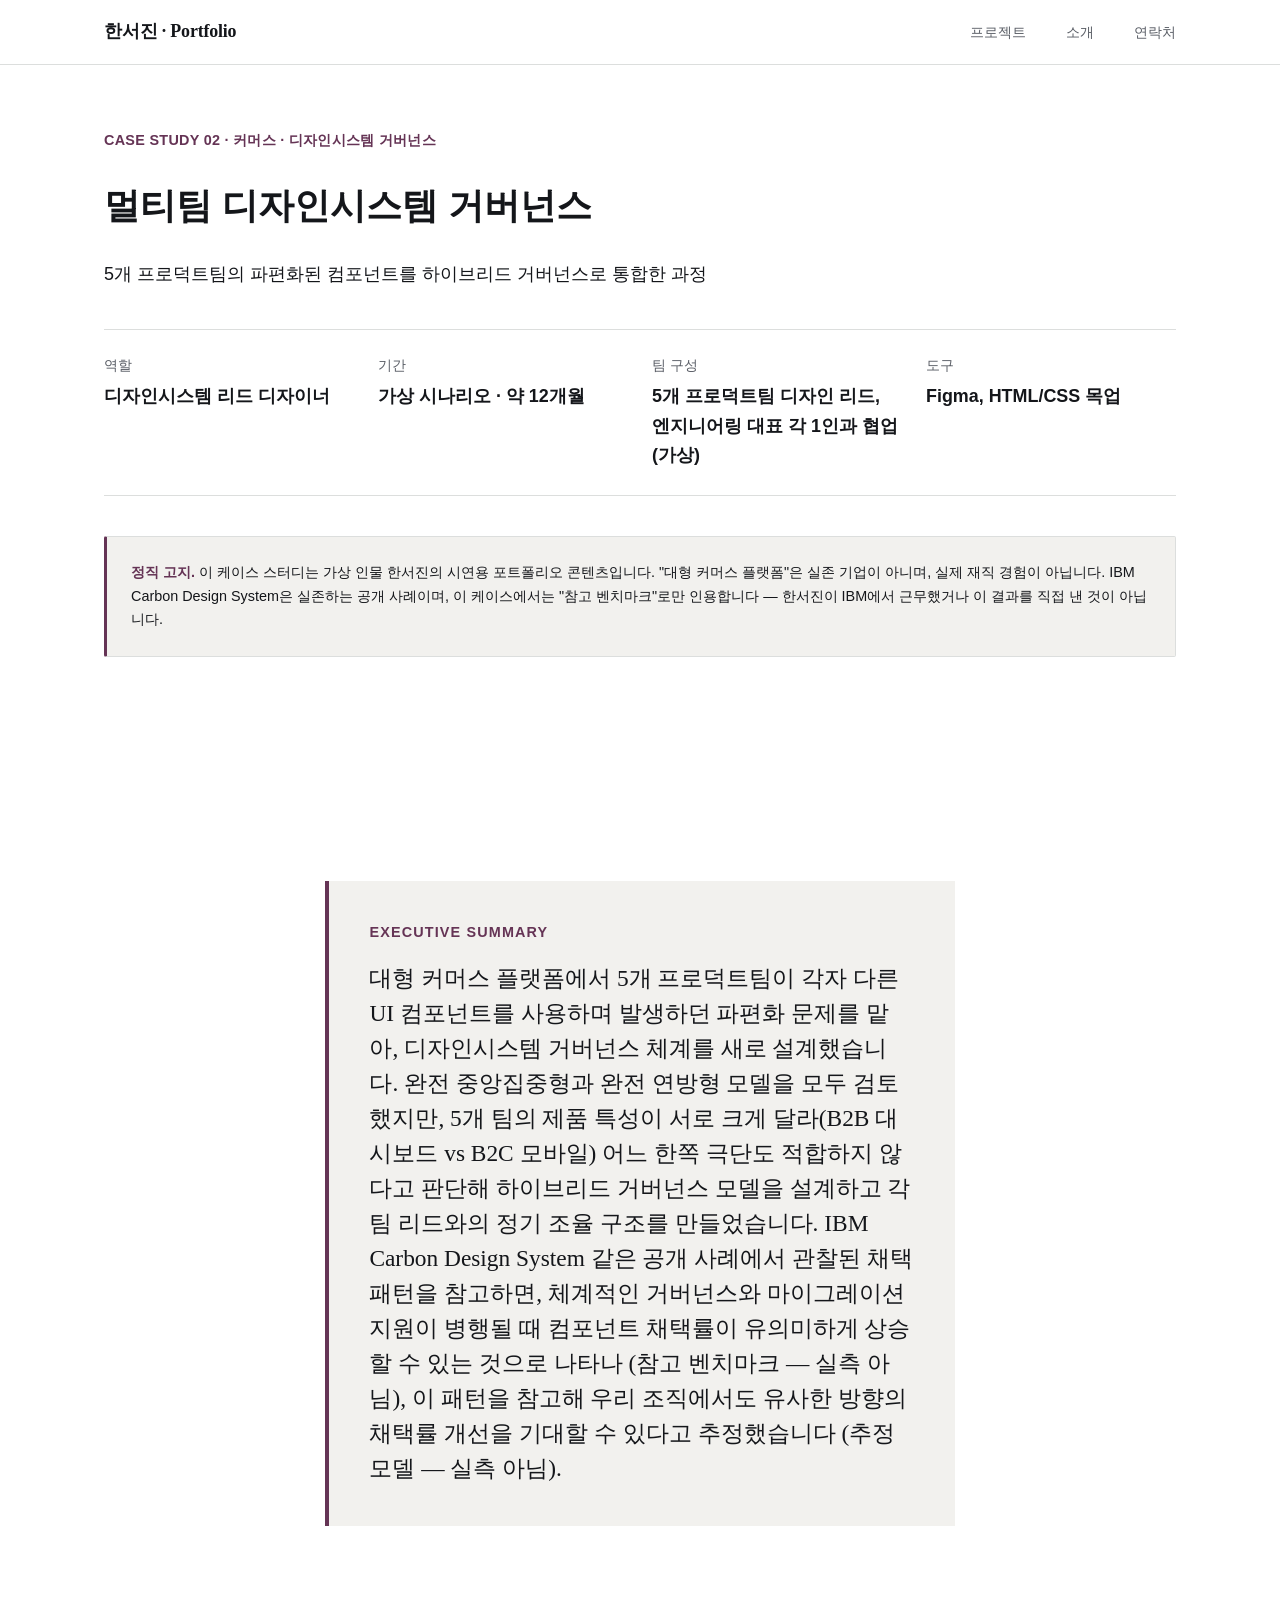
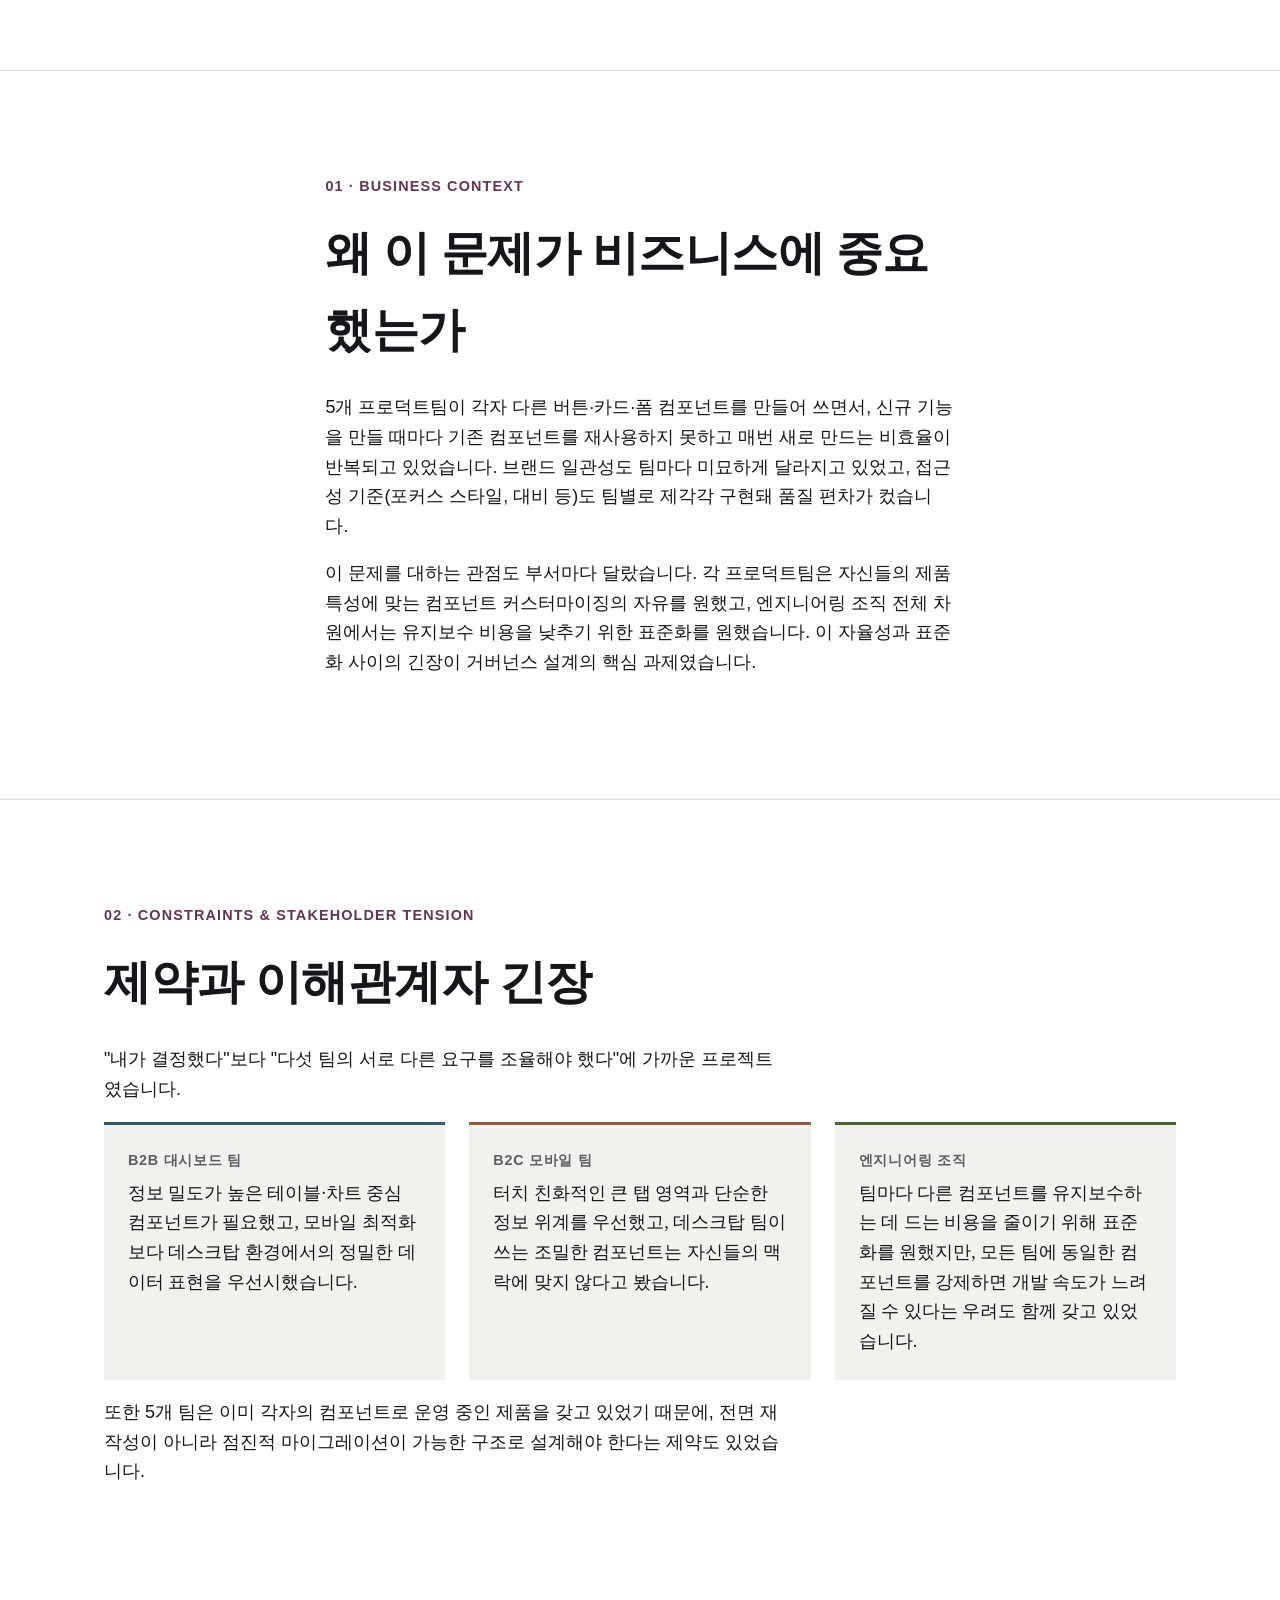
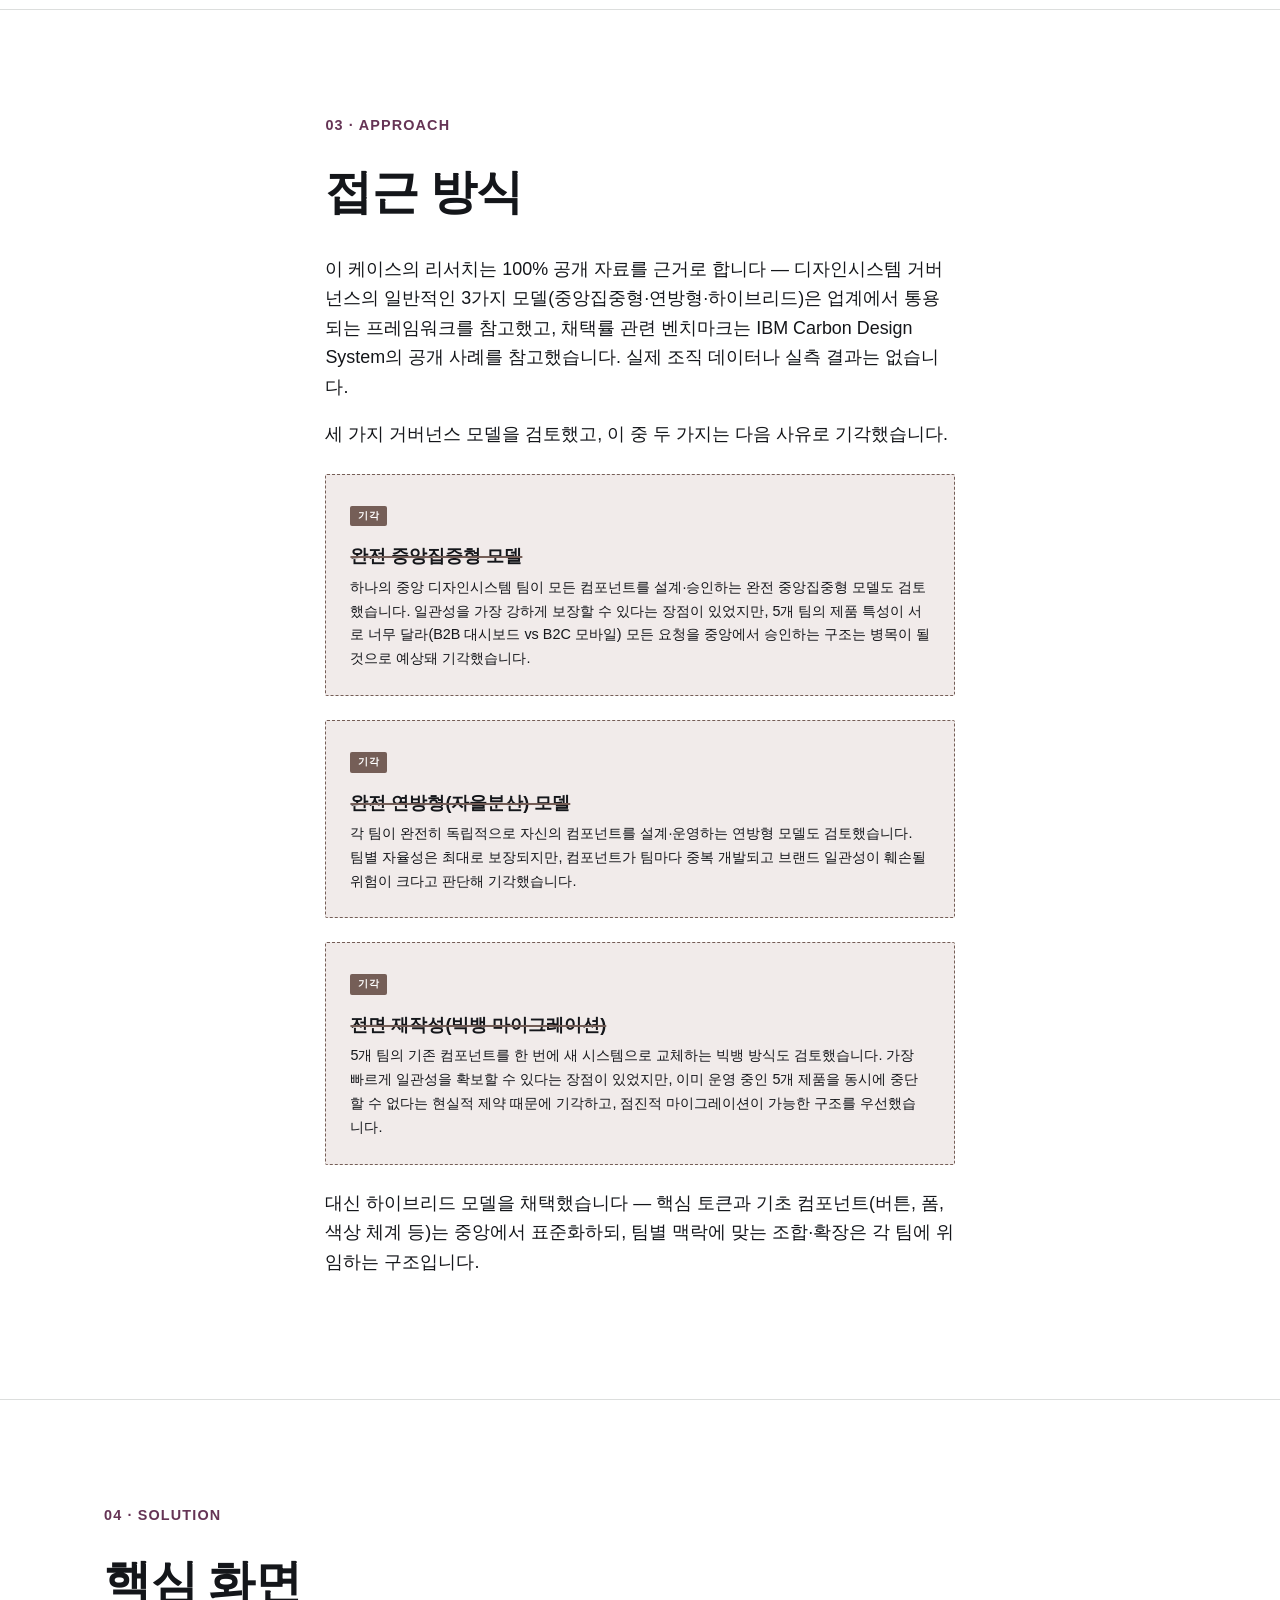
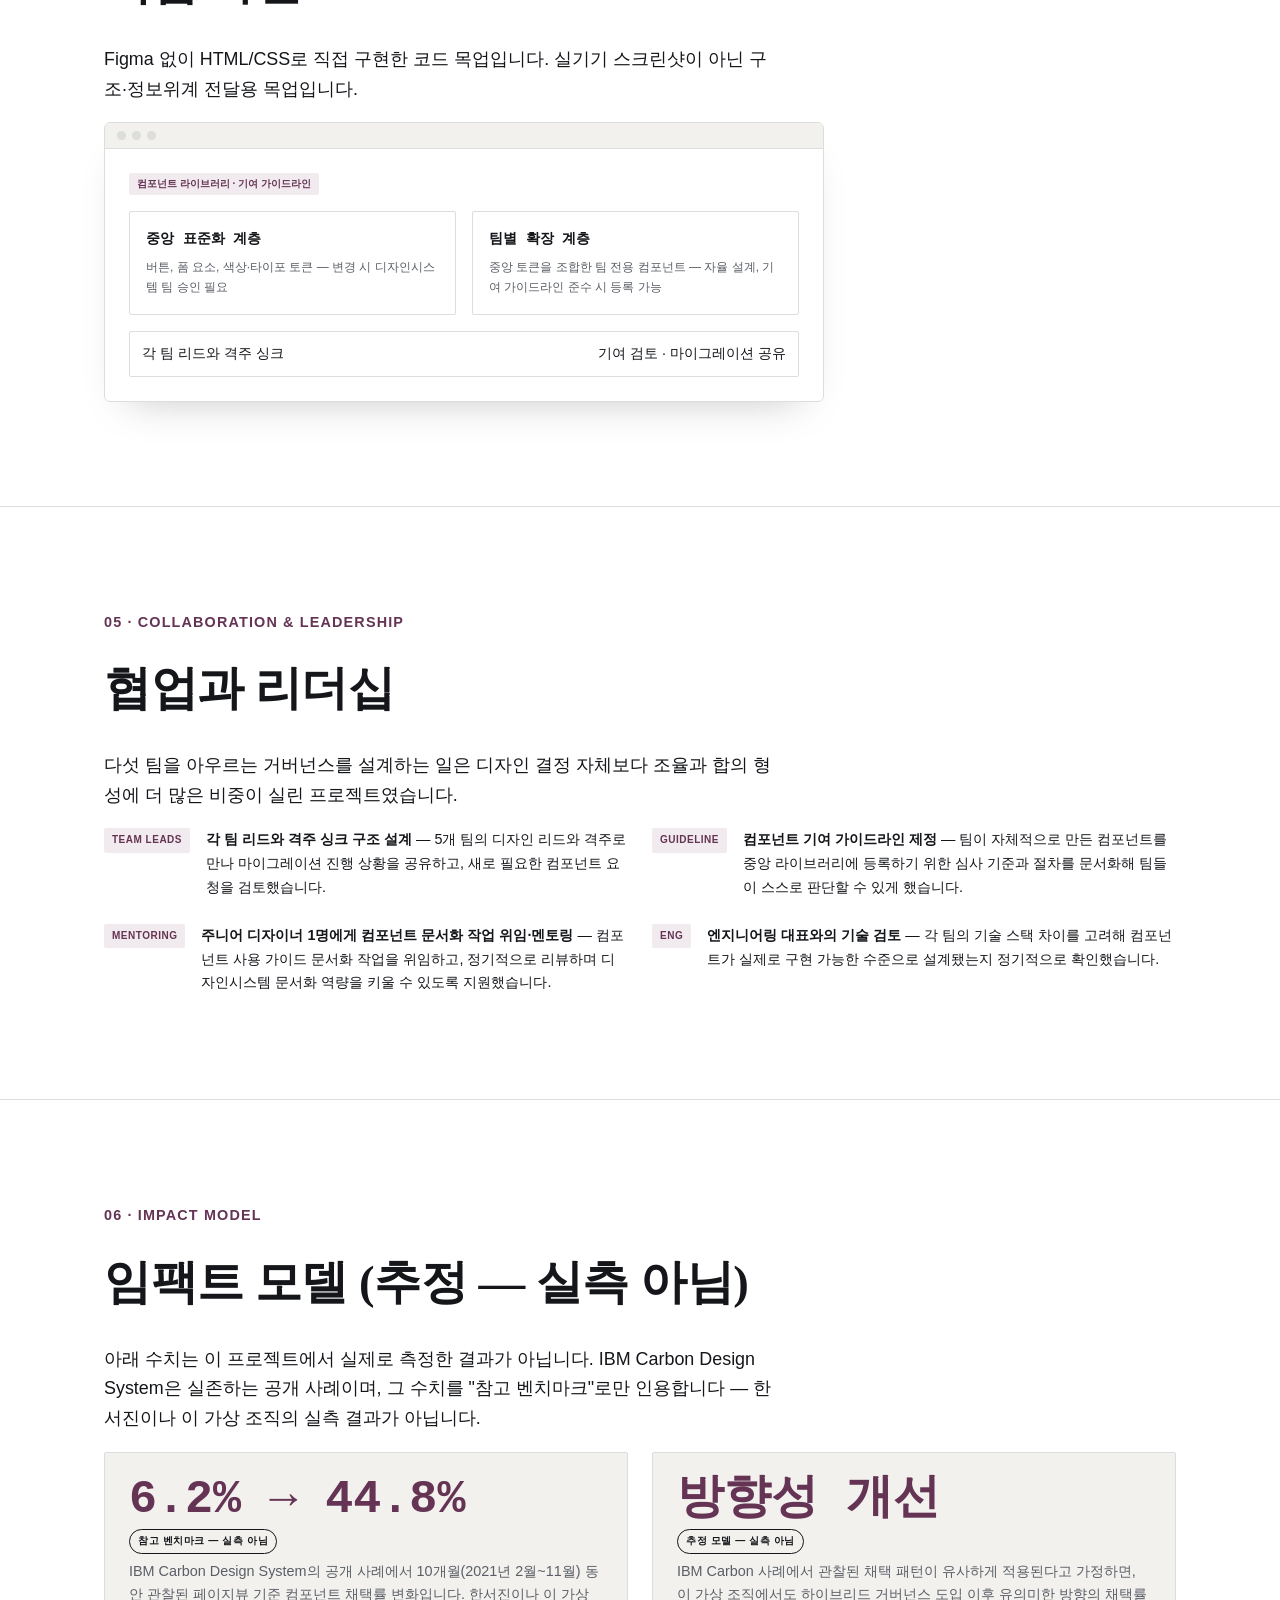
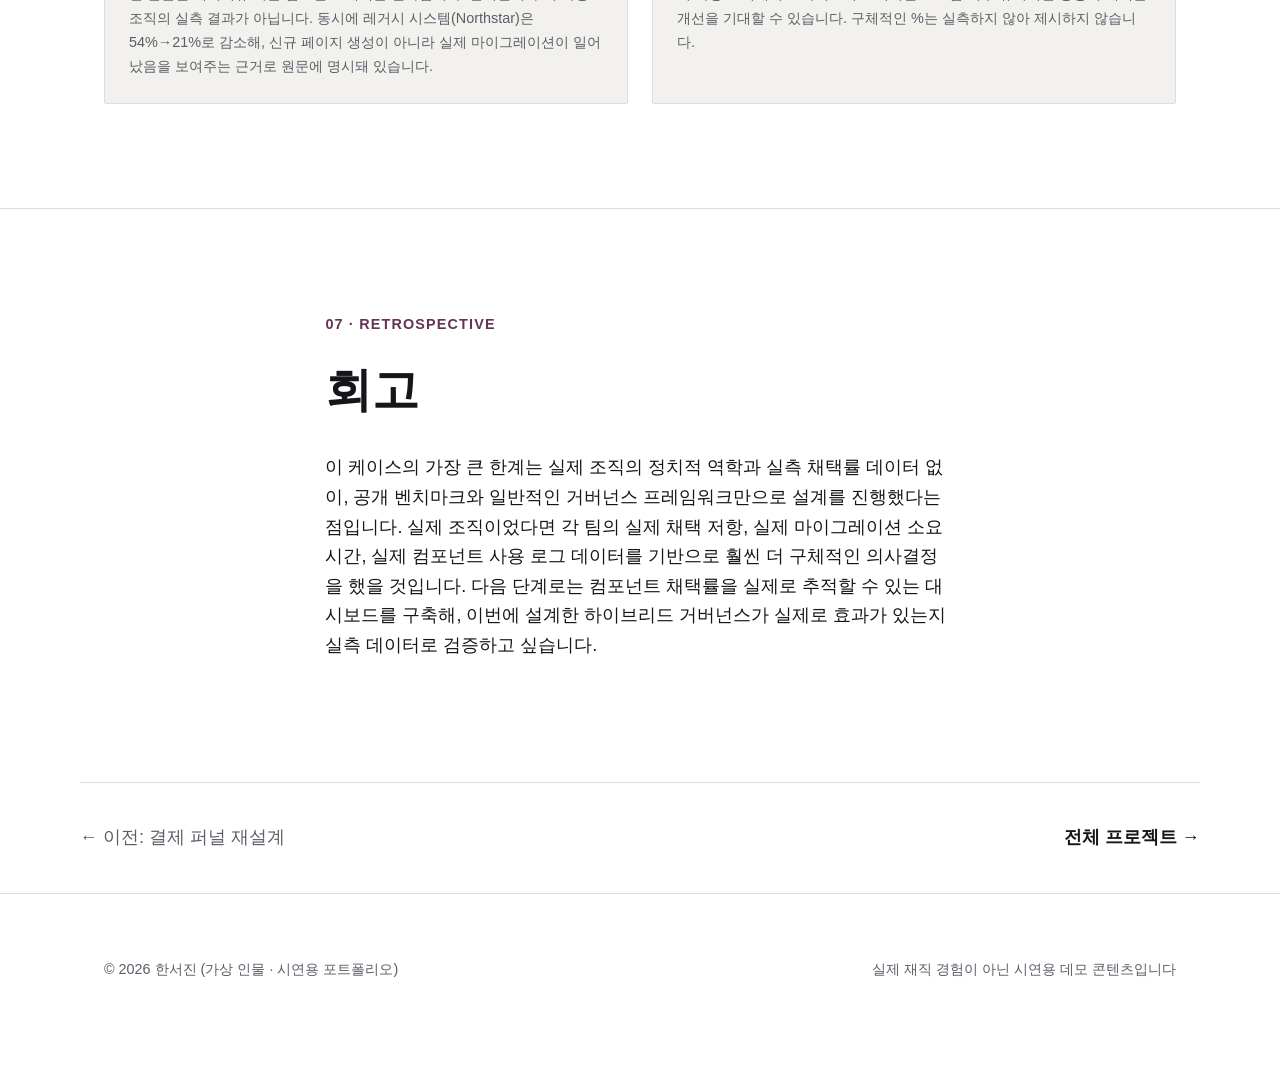
==== case-design-system.html @ bfd9d981 "senior UX/product designer portfolio demo (fictional persona 'Han Seo-jin')" ====
<!DOCTYPE html>
<html lang="ko">
<head>
<meta charset="UTF-8">
<meta name="viewport" content="width=device-width, initial-scale=1.0">
<title>멀티팀 디자인시스템 거버넌스 — 시연용 포트폴리오 | 한서진</title>
<meta name="description" content="시니어 프로덕트 디자이너 포트폴리오 데모: 대형 커머스 플랫폼 멀티팀 디자인시스템 거버넌스 케이스 스터디 (가상 인물, 시연용 콘텐츠)">
<meta property="og:type" content="article">
<meta property="og:title" content="멀티팀 디자인시스템 거버넌스 — 시연용 포트폴리오 | 한서진">
<meta property="og:description" content="시니어 프로덕트 디자이너 포트폴리오 데모: 대형 커머스 플랫폼 멀티팀 디자인시스템 거버넌스 케이스 스터디 (가상 인물, 시연용 콘텐츠)">
<link rel="icon" href="assets/favicon.svg" type="image/svg+xml">
<link rel="stylesheet" href="assets/style.css">
</head>
<body>

<a class="skip-link" href="#main">본문으로 바로가기</a>

<nav class="nav">
  <div class="container">
    <a class="nav-logo" href="index.html">한서진 · Portfolio</a>
    <ul class="nav-links">
      <li><a href="index.html#projects">프로젝트</a></li>
      <li><a href="index.html#about">소개</a></li>
      <li><a href="index.html#contact">연락처</a></li>
    </ul>
  </div>
</nav>

<header class="case-hero">
  <div class="container">
    <div class="hero-eyebrow">CASE STUDY 02 · 커머스 · 디자인시스템 거버넌스</div>
    <h1>멀티팀 디자인시스템 거버넌스</h1>
    <p class="lede">5개 프로덕트팀의 파편화된 컴포넌트를 하이브리드 거버넌스로 통합한 과정</p>

    <dl class="case-meta-grid">
      <div><dt>역할</dt><dd>디자인시스템 리드 디자이너</dd></div>
      <div><dt>기간</dt><dd>가상 시나리오 · 약 12개월</dd></div>
      <div><dt>팀 구성</dt><dd>5개 프로덕트팀 디자인 리드, 엔지니어링 대표 각 1인과 협업 (가상)</dd></div>
      <div><dt>도구</dt><dd>Figma, HTML/CSS 목업</dd></div>
    </dl>

    <div class="disclosure">
      <strong>정직 고지.</strong> 이 케이스 스터디는 가상 인물 한서진의 시연용 포트폴리오
      콘텐츠입니다. "대형 커머스 플랫폼"은 실존 기업이 아니며, 실제 재직 경험이 아닙니다.
      IBM Carbon Design System은 실존하는 공개 사례이며, 이 케이스에서는 "참고 벤치마크"로만
      인용합니다 — 한서진이 IBM에서 근무했거나 이 결과를 직접 낸 것이 아닙니다.
    </div>
  </div>
</header>

<main id="main">

<section>
  <div class="container prose">
    <div class="exec-summary">
      <span class="eyebrow">EXECUTIVE SUMMARY</span>
      <p>
        대형 커머스 플랫폼에서 5개 프로덕트팀이 각자 다른 UI 컴포넌트를 사용하며 발생하던
        파편화 문제를 맡아, 디자인시스템 거버넌스 체계를 새로 설계했습니다. 완전 중앙집중형과
        완전 연방형 모델을 모두 검토했지만, 5개 팀의 제품 특성이 서로 크게 달라(B2B 대시보드 vs
        B2C 모바일) 어느 한쪽 극단도 적합하지 않다고 판단해 하이브리드 거버넌스 모델을 설계하고
        각 팀 리드와의 정기 조율 구조를 만들었습니다. IBM Carbon Design System 같은 공개
        사례에서 관찰된 채택 패턴을 참고하면, 체계적인 거버넌스와 마이그레이션 지원이 병행될 때
        컴포넌트 채택률이 유의미하게 상승할 수 있는 것으로 나타나
        (<span class="estimate-label">참고 벤치마크 — 실측 아님</span>), 이 패턴을
        참고해 우리 조직에서도 유사한 방향의 채택률 개선을 기대할 수 있다고 추정했습니다
        (<span class="estimate-label">추정 모델 — 실측 아님</span>).
      </p>
    </div>
  </div>
</section>

<section>
  <div class="container prose">
    <div class="section-label">01 · BUSINESS CONTEXT</div>
    <h2>왜 이 문제가 비즈니스에 중요했는가</h2>
    <p>
      5개 프로덕트팀이 각자 다른 버튼·카드·폼 컴포넌트를 만들어 쓰면서, 신규 기능을 만들 때마다
      기존 컴포넌트를 재사용하지 못하고 매번 새로 만드는 비효율이 반복되고 있었습니다. 브랜드
      일관성도 팀마다 미묘하게 달라지고 있었고, 접근성 기준(포커스 스타일, 대비 등)도 팀별로
      제각각 구현돼 품질 편차가 컸습니다.
    </p>
    <p>
      이 문제를 대하는 관점도 부서마다 달랐습니다. 각 프로덕트팀은 자신들의 제품 특성에 맞는
      컴포넌트 커스터마이징의 자유를 원했고, 엔지니어링 조직 전체 차원에서는 유지보수 비용을
      낮추기 위한 표준화를 원했습니다. 이 자율성과 표준화 사이의 긴장이 거버넌스 설계의
      핵심 과제였습니다.
    </p>
  </div>
</section>

<section>
  <div class="container">
    <div class="section-label">02 · CONSTRAINTS &amp; STAKEHOLDER TENSION</div>
    <h2>제약과 이해관계자 긴장</h2>
    <p class="prose">
      "내가 결정했다"보다 "다섯 팀의 서로 다른 요구를 조율해야 했다"에 가까운 프로젝트였습니다.
    </p>
    <div class="tension-grid">
      <div class="stance-card stance-card--b">
        <span class="role">B2B 대시보드 팀</span>
        <p class="priority">정보 밀도가 높은 테이블·차트 중심 컴포넌트가 필요했고, 모바일 최적화보다 데스크탑
          환경에서의 정밀한 데이터 표현을 우선시했습니다.</p>
      </div>
      <div class="stance-card stance-card--a">
        <span class="role">B2C 모바일 팀</span>
        <p class="priority">터치 친화적인 큰 탭 영역과 단순한 정보 위계를 우선했고, 데스크탑 팀이 쓰는 조밀한
          컴포넌트는 자신들의 맥락에 맞지 않다고 봤습니다.</p>
      </div>
      <div class="stance-card stance-card--c">
        <span class="role">엔지니어링 조직</span>
        <p class="priority">팀마다 다른 컴포넌트를 유지보수하는 데 드는 비용을 줄이기 위해 표준화를 원했지만,
          모든 팀에 동일한 컴포넌트를 강제하면 개발 속도가 느려질 수 있다는 우려도 함께
          갖고 있었습니다.</p>
      </div>
    </div>
    <p class="prose">
      또한 5개 팀은 이미 각자의 컴포넌트로 운영 중인 제품을 갖고 있었기 때문에, 전면 재작성이
      아니라 점진적 마이그레이션이 가능한 구조로 설계해야 한다는 제약도 있었습니다.
    </p>
  </div>
</section>

<section>
  <div class="container prose">
    <div class="section-label">03 · APPROACH</div>
    <h2>접근 방식</h2>
    <p>
      이 케이스의 리서치는 100% 공개 자료를 근거로 합니다 — 디자인시스템 거버넌스의 일반적인
      3가지 모델(중앙집중형·연방형·하이브리드)은 업계에서 통용되는 프레임워크를 참고했고,
      채택률 관련 벤치마크는 IBM Carbon Design System의 공개 사례를 참고했습니다. 실제 조직
      데이터나 실측 결과는 없습니다.
    </p>
    <p>세 가지 거버넌스 모델을 검토했고, 이 중 두 가지는 다음 사유로 기각했습니다.</p>

    <div class="rejected-alt">
      <span class="tag">기각</span>
      <p class="alt-name">완전 중앙집중형 모델</p>
      <p class="reason">
        하나의 중앙 디자인시스템 팀이 모든 컴포넌트를 설계·승인하는 완전 중앙집중형 모델도
        검토했습니다. 일관성을 가장 강하게 보장할 수 있다는 장점이 있었지만, 5개 팀의 제품
        특성이 서로 너무 달라(B2B 대시보드 vs B2C 모바일) 모든 요청을 중앙에서 승인하는 구조는
        병목이 될 것으로 예상돼 기각했습니다.
      </p>
    </div>
    <div class="rejected-alt">
      <span class="tag">기각</span>
      <p class="alt-name">완전 연방형(자율분산) 모델</p>
      <p class="reason">
        각 팀이 완전히 독립적으로 자신의 컴포넌트를 설계·운영하는 연방형 모델도 검토했습니다.
        팀별 자율성은 최대로 보장되지만, 컴포넌트가 팀마다 중복 개발되고 브랜드 일관성이
        훼손될 위험이 크다고 판단해 기각했습니다.
      </p>
    </div>
    <div class="rejected-alt">
      <span class="tag">기각</span>
      <p class="alt-name">전면 재작성(빅뱅 마이그레이션)</p>
      <p class="reason">
        5개 팀의 기존 컴포넌트를 한 번에 새 시스템으로 교체하는 빅뱅 방식도 검토했습니다.
        가장 빠르게 일관성을 확보할 수 있다는 장점이 있었지만, 이미 운영 중인 5개 제품을
        동시에 중단할 수 없다는 현실적 제약 때문에 기각하고, 점진적 마이그레이션이 가능한
        구조를 우선했습니다.
      </p>
    </div>
    <p>
      대신 하이브리드 모델을 채택했습니다 — 핵심 토큰과 기초 컴포넌트(버튼, 폼, 색상 체계 등)는
      중앙에서 표준화하되, 팀별 맥락에 맞는 조합·확장은 각 팀에 위임하는 구조입니다.
    </p>
  </div>
</section>

<section>
  <div class="container">
    <div class="section-label">04 · SOLUTION</div>
    <h2>핵심 화면</h2>
    <p class="prose">Figma 없이 HTML/CSS로 직접 구현한 코드 목업입니다. 실기기 스크린샷이 아닌
      구조·정보위계 전달용 목업입니다.</p>

    <div class="browser-frame">
      <div class="browser-bar" aria-hidden="true"><span class="dot"></span><span class="dot"></span><span class="dot"></span></div>
      <div class="screen">
        <div class="mock-badge">컴포넌트 라이브러리 · 기여 가이드라인</div>
        <div class="mock-dash-grid" style="grid-template-columns: repeat(2, 1fr);">
          <div class="mock-dash-card">
            <div class="num" style="font-size: var(--step--1);">중앙 표준화 계층</div>
            <p style="font-size:12px; color:var(--color-text-muted); margin:6px 0 0;">버튼, 폼 요소,
              색상·타이포 토큰 — 변경 시 디자인시스템 팀 승인 필요</p>
          </div>
          <div class="mock-dash-card">
            <div class="num" style="font-size: var(--step--1);">팀별 확장 계층</div>
            <p style="font-size:12px; color:var(--color-text-muted); margin:6px 0 0;">중앙 토큰을
              조합한 팀 전용 컴포넌트 — 자율 설계, 기여 가이드라인 준수 시 등록 가능</p>
          </div>
        </div>
        <div class="mock-list-item"><span>각 팀 리드와 격주 싱크</span><span>기여 검토 · 마이그레이션 공유</span></div>
      </div>
    </div>
  </div>
</section>

<section>
  <div class="container">
    <div class="section-label">05 · COLLABORATION &amp; LEADERSHIP</div>
    <h2>협업과 리더십</h2>
    <p class="prose">
      다섯 팀을 아우르는 거버넌스를 설계하는 일은 디자인 결정 자체보다 조율과 합의 형성에
      더 많은 비중이 실린 프로젝트였습니다.
    </p>
    <div class="collab-grid">
      <div class="collab-item">
        <span class="role-badge">TEAM LEADS</span>
        <p><strong>각 팀 리드와 격주 싱크 구조 설계</strong> — 5개 팀의 디자인 리드와 격주로
          만나 마이그레이션 진행 상황을 공유하고, 새로 필요한 컴포넌트 요청을 검토했습니다.</p>
      </div>
      <div class="collab-item">
        <span class="role-badge">GUIDELINE</span>
        <p><strong>컴포넌트 기여 가이드라인 제정</strong> — 팀이 자체적으로 만든 컴포넌트를
          중앙 라이브러리에 등록하기 위한 심사 기준과 절차를 문서화해 팀들이 스스로 판단할 수
          있게 했습니다.</p>
      </div>
      <div class="collab-item">
        <span class="role-badge">MENTORING</span>
        <p><strong>주니어 디자이너 1명에게 컴포넌트 문서화 작업 위임·멘토링</strong> — 컴포넌트
          사용 가이드 문서화 작업을 위임하고, 정기적으로 리뷰하며 디자인시스템 문서화 역량을
          키울 수 있도록 지원했습니다.</p>
      </div>
      <div class="collab-item">
        <span class="role-badge">ENG</span>
        <p><strong>엔지니어링 대표와의 기술 검토</strong> — 각 팀의 기술 스택 차이를 고려해
          컴포넌트가 실제로 구현 가능한 수준으로 설계됐는지 정기적으로 확인했습니다.</p>
      </div>
    </div>
  </div>
</section>

<section>
  <div class="container">
    <div class="section-label">06 · IMPACT MODEL</div>
    <h2>임팩트 모델 (추정 — 실측 아님)</h2>
    <p class="prose">
      아래 수치는 이 프로젝트에서 실제로 측정한 결과가 아닙니다. IBM Carbon Design System은
      실존하는 공개 사례이며, 그 수치를 "참고 벤치마크"로만 인용합니다 — 한서진이나 이 가상
      조직의 실측 결과가 아닙니다.
    </p>
    <div class="impact-grid">
      <div class="impact-model">
        <span class="figure-num">6.2% → 44.8%</span>
        <span class="estimate-label">참고 벤치마크 — 실측 아님</span>
        <p class="basis">IBM Carbon Design System의 공개 사례에서 10개월(2021년 2월~11월) 동안
          관찰된 페이지뷰 기준 컴포넌트 채택률 변화입니다. 한서진이나 이 가상 조직의 실측
          결과가 아닙니다. 동시에 레거시 시스템(Northstar)은 54%→21%로 감소해, 신규 페이지
          생성이 아니라 실제 마이그레이션이 일어났음을 보여주는 근거로 원문에 명시돼 있습니다.</p>
      </div>
      <div class="impact-model">
        <span class="figure-num">방향성 개선</span>
        <span class="estimate-label">추정 모델 — 실측 아님</span>
        <p class="basis">IBM Carbon 사례에서 관찰된 채택 패턴이 유사하게 적용된다고 가정하면, 이
          가상 조직에서도 하이브리드 거버넌스 도입 이후 유의미한 방향의 채택률 개선을 기대할 수
          있습니다. 구체적인 %는 실측하지 않아 제시하지 않습니다.</p>
      </div>
    </div>
  </div>
</section>

<section>
  <div class="container prose">
    <div class="section-label">07 · RETROSPECTIVE</div>
    <h2>회고</h2>
    <p>
      이 케이스의 가장 큰 한계는 실제 조직의 정치적 역학과 실측 채택률 데이터 없이, 공개
      벤치마크와 일반적인 거버넌스 프레임워크만으로 설계를 진행했다는 점입니다. 실제 조직이었다면
      각 팀의 실제 채택 저항, 실제 마이그레이션 소요 시간, 실제 컴포넌트 사용 로그 데이터를
      기반으로 훨씬 더 구체적인 의사결정을 했을 것입니다. 다음 단계로는 컴포넌트 채택률을 실제로
      추적할 수 있는 대시보드를 구축해, 이번에 설계한 하이브리드 거버넌스가 실제로 효과가
      있는지 실측 데이터로 검증하고 싶습니다.
    </p>
  </div>
</section>

<div class="container case-nav">
  <a class="back" href="case-payment-funnel.html">← 이전: 결제 퍼널 재설계</a>
  <a href="index.html">전체 프로젝트 →</a>
</div>
</main>

<footer>
  <div class="container">
    <span>© 2026 한서진 (가상 인물 · 시연용 포트폴리오)</span>
    <span>실제 재직 경험이 아닌 시연용 데모 콘텐츠입니다</span>
  </div>
</footer>

</body>
</html>
---- assets/style.css ----
/* =========================================================
   시니어 포트폴리오 "한서진" — 공통 디자인 시스템 (신규, 2026-07-18)
   정민아 프로젝트(한국_취업용/assets/style.css)와는 완전히 별개 파일이며
   비주얼 아이덴티티도 의도적으로 다르게 설계했다:
     - 정민아: 따뜻한 개인 프로젝트 톤, 세리프 없음(Pretendard 단일), 채도 높은 그린 액센트, 둥근 라운드(6px)
     - 한서진: 에디토리얼+데이터비주얼라이제이션 친화적인 절제된 뉴트럴 톤,
       세리프 헤드라인/산세리프 본문 페어링, 채도 상한을 낮춘(최대 0.42, 정민아 최대 0.72 대비)
       무채색에 가까운 팔레트, 각진 코너(2px)로 "시니어/비즈니스" 신뢰감을 표현.
   대비 기준은 동일: 라이트/다크 각각 WCAG AA(4.5:1) 이상 실측(실측값은 각 토큰 옆 주석 참고).

   ★9섹션 컴포넌트 매핑(CONTENT_BRIEF.md 구조 그대로, worker-2 케이스 스터디 2건 작성 시 참고):
     1.헤더 → .case-hero + .case-meta-grid
     2.Executive Summary → .exec-summary
     3.비즈니스 컨텍스트 → .prose (일반 서술, 신규 컴포넌트 불필요)
     4.제약과 이해관계자 긴장 → .tension-grid + .stance-card(--a/--b/--c)
     5.접근 방식 → .prose(리서치 서술) + .rejected-alt(기각한 대안, 최소 2건)
     6.솔루션 → 코드 목업 프리미티브(.browser-frame/.phone-frame/.mock-*, 파일 하단)
     7.협업·리더십 → .collab-grid + .collab-item
     8.임팩트 모델(추정) → .impact-model + .estimate-label
     9.회고 → .prose

   ★.impact-model 사용 시 필수(정민아 프로젝트 qual-label 컨벤션의 확장 — CSS ::before로
   라벨을 자동 생성하지 않는다. 반드시 .estimate-label 안에 "추정 모델 — 실측 아님" 등
   리터럴 텍스트를 HTML에 직접 써넣을 것. .estimate-label은 진하게 테두리 친 알약형
   칩으로 렌더링되므로, 텍스트를 비워두면 숫자 옆에 빈 테두리만 떠서 시각적으로 어색해
   보이도록 의도적으로 설계했다 — 텍스트 누락을 시각적으로 감지 가능하게 하는 안전장치).
   ========================================================= */

:root {
  /* Color — 절제된 쿨 뉴트럴(정민아의 따뜻한 크림톤과 구분) */
  --color-bg: #ffffff;
  --color-bg-subtle: #f2f1ee;
  --color-text: #14161a;
  --color-text-muted: #5a5e66;
  --color-border: #dcdedd;

  /* 메인 액센트 — 잉크 플럼(무게감 있는 시니어 톤) */
  --color-accent: #653455;        /* vs 배경 9.65:1 (AA 4.5:1 이상, 실측) */
  --color-accent-soft: #f1eaee;

  /* Case 액센트 2세트 — Case1(결제 퍼널)=클레이, Case2(디자인시스템 거버넌스)=슬레이트 */
  --color-case-funnel: #945a3d;          /* vs 배경 5.54:1 (실측) */
  --color-case-funnel-soft: #f1ecea;
  --color-case-design-system: #2f5b6a;   /* vs 배경 7.43:1 (실측) */
  --color-case-design-system-soft: #eaeff1;

  /* 기각한 대안 전용(의도적 저채도 — case-funnel의 클레이와 혼동되지 않도록 채도를 낮춰
     "탈락/보류"의 무채색 인상을 줌) */
  --color-rejected: #755e57;             /* vs 배경 6.01:1 (실측) */
  --color-rejected-soft: #f1ebea;

  /* 이해관계자 긴장(3자 구도)용 3번째 색 — 세이지(중립/신중함 인상, 예: 법무·리스크 관점) */
  --color-stance-sage: #496237;          /* vs 배경 6.81:1 (실측) */
  --color-stance-sage-soft: #edf1ea;

  /* Typography — 세리프 헤드라인 + 산세리프 본문 페어링(에디토리얼 신호), 모노는 데이터/숫자용 */
  --font-display: "Noto Serif KR", Georgia, "Times New Roman", serif;
  --font-body: "Pretendard", "Noto Sans KR", -apple-system, BlinkMacSystemFont, sans-serif;
  --font-mono: "SF Mono", ui-monospace, "Menlo", monospace;

  /* Scale — clamp() 모듈러 스케일(정민아와 같은 산식 재사용, 값은 신규 산정) */
  --step--1: clamp(0.83rem, 0.8rem + 0.15vw, 0.9rem);
  --step-0:  clamp(1rem, 0.96rem + 0.2vw, 1.125rem);
  --step-1:  clamp(1.25rem, 1.18rem + 0.35vw, 1.5rem);
  --step-2:  clamp(1.6rem, 1.45rem + 0.7vw, 2.1rem);
  --step-3:  clamp(2.1rem, 1.8rem + 1.4vw, 3rem);
  --step-4:  clamp(2.6rem, 2.1rem + 2.4vw, 4rem);

  --space-1: 0.5rem;
  --space-2: 1rem;
  --space-3: 1.5rem;
  --space-4: 2.5rem;
  --space-5: 4rem;
  --space-6: 6.5rem;
  --space-7: 10rem;

  --content-max: 1120px;
  --radius: 2px; /* 정민아(6px 라운드)와 대비되는 각진 코너 — 비즈니스/구조적 인상 */
}

@media (prefers-color-scheme: dark) {
  :root {
    --color-bg: #121212;
    --color-bg-subtle: #1a1a1a;
    --color-text: #f0efe9;
    --color-text-muted: #a3a2a0;
    --color-border: #2e2e2e;

    --color-accent: #c289af;               /* vs #121212 6.68:1 (실측) */
    --color-accent-soft: #2e1f29;

    --color-case-funnel: #b97655;          /* vs #121212 5.16:1 (실측) */
    --color-case-funnel-soft: #2e241f;
    --color-case-design-system: #4f98b0;   /* vs #121212 5.75:1 (실측) */
    --color-case-design-system-soft: #1f2a2e;

    --color-rejected: #997e75;             /* vs #121212 4.99:1 (실측) */
    --color-rejected-soft: #2e221f;

    --color-stance-sage: #709654;          /* vs #121212 5.51:1 (실측) */
    --color-stance-sage-soft: #252e1f;
  }
}

* { box-sizing: border-box; }

html { scroll-behavior: smooth; }

@media (prefers-reduced-motion: reduce) {
  html { scroll-behavior: auto; }
  *, *::before, *::after {
    animation-duration: 0.01ms !important;
    animation-iteration-count: 1 !important;
    transition-duration: 0.01ms !important;
    scroll-behavior: auto !important;
  }
}

:focus-visible {
  outline: 2px solid var(--color-accent);
  outline-offset: 2px;
}

.skip-link {
  position: absolute;
  left: 0;
  top: 0;
  z-index: 100;
  transform: translateY(-120%);
  background: var(--color-accent);
  color: #fff;
  padding: 10px 16px;
  border-radius: 0 0 var(--radius) 0;
  font-size: var(--step--1);
  font-weight: 600;
  text-decoration: none;
  transition: transform .15s ease;
}
.skip-link:focus { transform: translateY(0); }

body {
  margin: 0;
  background: var(--color-bg);
  color: var(--color-text);
  font-family: var(--font-body);
  font-size: var(--step-0);
  line-height: 1.65;
  -webkit-font-smoothing: antialiased;
}

img { max-width: 100%; display: block; }
a { color: inherit; }
code { font-family: var(--font-mono); font-size: 0.92em; background: var(--color-bg-subtle); padding: 1px 5px; border-radius: var(--radius); }

.container {
  max-width: var(--content-max);
  margin: 0 auto;
  padding: 0 var(--space-3);
}

/* ---------- Nav ---------- */
.nav {
  position: sticky;
  top: 0;
  z-index: 10;
  background: color-mix(in srgb, var(--color-bg) 88%, transparent);
  backdrop-filter: blur(8px);
  border-bottom: 1px solid var(--color-border);
}
.nav .container { display: flex; align-items: center; justify-content: space-between; height: 64px; }
.nav-logo { font-family: var(--font-display); font-weight: 700; letter-spacing: -0.01em; text-decoration: none; font-size: var(--step-0); }
.nav-links { display: flex; gap: var(--space-4); list-style: none; margin: 0; padding: 0; }
.nav-links a { text-decoration: none; font-size: var(--step--1); color: var(--color-text-muted); }
.nav-links a:hover { color: var(--color-text); }

/* ---------- Hero ---------- */
.hero { padding: var(--space-6) 0 var(--space-5); border-bottom: 1px solid var(--color-border); }
.hero-eyebrow {
  font-size: var(--step--1);
  color: var(--color-accent);
  font-weight: 600;
  letter-spacing: 0.02em;
  margin-bottom: var(--space-2);
  text-transform: uppercase;
}
.hero h1 {
  font-family: var(--font-display);
  font-size: var(--step-4);
  line-height: 1.15;
  letter-spacing: -0.01em;
  margin: 0 0 var(--space-3);
  max-width: 22ch;
}
.hero p.lede { font-size: var(--step-1); color: var(--color-text-muted); max-width: 60ch; margin: 0 0 var(--space-4); }
.hero-inner { display: grid; gap: var(--space-4); }
.hero-visual { display: flex; justify-content: center; }
@media (min-width: 860px) {
  .hero-inner { grid-template-columns: 1.3fr 1fr; align-items: center; }
}

/* ---------- 정직 고지 박스(모든 페이지 공통, 케이스에서는 축약판) ---------- */
.disclosure {
  background: var(--color-bg-subtle);
  border: 1px solid var(--color-border);
  border-left: 3px solid var(--color-accent);
  border-radius: var(--radius);
  padding: var(--space-3) var(--space-3);
  font-size: var(--step--1);
  color: var(--color-text);
  margin: var(--space-4) 0;
}
.disclosure strong { color: var(--color-accent); }

/* ---------- Section ---------- */
section { padding: var(--space-6) 0; }
section + section { border-top: 1px solid var(--color-border); }
.section-label {
  font-size: var(--step--1);
  font-weight: 700;
  text-transform: uppercase;
  letter-spacing: 0.08em;
  color: var(--color-accent);
  margin-bottom: var(--space-2);
}
h2 { font-family: var(--font-display); font-size: var(--step-3); letter-spacing: -0.01em; margin: 0 0 var(--space-3); }
h3 { font-family: var(--font-display); font-size: var(--step-2); letter-spacing: -0.005em; margin: 0 0 var(--space-2); }

/* ---------- Case card grid (index) ---------- */
.case-grid { display: grid; gap: var(--space-4); grid-template-columns: 1fr; }
@media (min-width: 640px) { .case-grid { grid-template-columns: repeat(2, 1fr); } }
.case-card {
  display: block;
  text-decoration: none;
  color: inherit;
  border: 1px solid var(--color-border);
  border-radius: var(--radius);
  overflow: hidden;
  background: var(--color-bg-subtle);
  transition: transform .18s ease, box-shadow .18s ease;
}
.case-card:hover { transform: translateY(-2px); box-shadow: 0 12px 28px -16px rgba(0,0,0,.25); }
.case-card-thumb {
  aspect-ratio: 16/9;
  background: var(--color-accent-soft);
  color: var(--color-accent);
  display: flex; align-items: center; justify-content: center;
}
.case-card-thumb svg { stroke: currentColor; }
.case-card--funnel .case-card-thumb { background: var(--color-case-funnel-soft); color: var(--color-case-funnel); }
.case-card--funnel .case-tag { color: var(--color-case-funnel); }
.case-card--design-system .case-card-thumb { background: var(--color-case-design-system-soft); color: var(--color-case-design-system); }
.case-card--design-system .case-tag { color: var(--color-case-design-system); }
.case-card-body { padding: var(--space-3); }
.case-tag { display: inline-block; font-size: var(--step--1); color: var(--color-accent); font-weight: 600; margin-bottom: var(--space-1); text-transform: uppercase; letter-spacing: .04em; }
.case-card h3 { margin-bottom: var(--space-1); }
.case-card p { color: var(--color-text-muted); margin: 0; font-size: var(--step--1); }

/* ---------- Case study page (worker-2가 case-*.html에서 사용) ---------- */
.case-hero { padding: var(--space-5) 0 var(--space-4); }
.case-meta-grid {
  display: grid;
  grid-template-columns: repeat(auto-fit, minmax(140px, 1fr));
  gap: var(--space-3);
  padding: var(--space-3) 0;
  border-top: 1px solid var(--color-border);
  border-bottom: 1px solid var(--color-border);
  margin: var(--space-4) 0;
}
.case-meta-grid dt { font-size: var(--step--1); color: var(--color-text-muted); margin-bottom: 4px; }
.case-meta-grid dd { margin: 0; font-weight: 600; }

.prose { max-width: 68ch; }
.prose p { color: var(--color-text); }
.prose ul, .prose ol { padding-left: 1.2em; }
.prose li { margin-bottom: .4em; }

.two-col { display: grid; grid-template-columns: 1fr; gap: var(--space-4); }
@media (min-width: 720px) { .two-col { grid-template-columns: 1fr 1fr; } }

.case-nav { display: flex; justify-content: space-between; padding: var(--space-4) 0; border-top: 1px solid var(--color-border); }
.case-nav a { text-decoration: none; font-weight: 600; }
.case-nav .back { color: var(--color-text-muted); font-weight: 400; }

/* ---------- Footer ---------- */
footer { padding: var(--space-5) 0 var(--space-6); border-top: 1px solid var(--color-border); color: var(--color-text-muted); font-size: var(--step--1); }
footer .container { display: flex; justify-content: space-between; flex-wrap: wrap; gap: var(--space-2); }

/* ---------- Buttons ---------- */
.btn {
  display: inline-flex; align-items: center; gap: 6px;
  padding: 10px 18px; border-radius: var(--radius);
  background: var(--color-accent); color: #fff;
  text-decoration: none; font-size: var(--step--1); font-weight: 600;
}
.btn.ghost { background: transparent; color: var(--color-text); border: 1px solid var(--color-border); }

/* =========================================================
   케이스 스터디 전용 신규 컴포넌트 (worker-2 재사용 대상)
   ========================================================= */

/* ---------- 2. Executive Summary(피라미드 원칙 — 결론 먼저) ---------- */
.exec-summary {
  border-left: 4px solid var(--color-accent);
  background: var(--color-bg-subtle);
  padding: var(--space-4);
  margin: var(--space-4) 0;
}
.exec-summary .eyebrow {
  display: block;
  font-family: var(--font-body);
  font-size: var(--step--1);
  font-weight: 700;
  text-transform: uppercase;
  letter-spacing: .08em;
  color: var(--color-accent);
  margin-bottom: var(--space-2);
}
.exec-summary p {
  font-family: var(--font-display);
  font-size: var(--step-1);
  line-height: 1.5;
  margin: 0;
  color: var(--color-text);
}

/* ---------- 4. 제약과 이해관계자 긴장 ---------- */
.tension-grid { display: grid; grid-template-columns: 1fr; gap: var(--space-3); }
@media (min-width: 640px) { .tension-grid { grid-template-columns: repeat(auto-fit, minmax(200px, 1fr)); } }
.stance-card {
  border-top: 3px solid var(--color-border);
  background: var(--color-bg-subtle);
  padding: var(--space-3);
}
.stance-card .role {
  display: block;
  font-size: var(--step--1);
  font-weight: 700;
  text-transform: uppercase;
  letter-spacing: .05em;
  color: var(--color-text-muted);
  margin-bottom: 6px;
}
.stance-card .priority { font-family: var(--font-display); font-size: var(--step-0); margin: 0; color: var(--color-text); }
.stance-card--a { border-top-color: var(--color-case-funnel); }
.stance-card--b { border-top-color: var(--color-case-design-system); }
.stance-card--c { border-top-color: var(--color-stance-sage); }

/* ---------- 5. 기각한 대안 ---------- */
.rejected-alt {
  border: 1px dashed var(--color-rejected);
  border-radius: var(--radius);
  padding: var(--space-3);
  margin: var(--space-3) 0;
  background: var(--color-rejected-soft);
}
.rejected-alt .tag {
  display: inline-block;
  font-size: 10px;
  font-weight: 700;
  text-transform: uppercase;
  letter-spacing: .05em;
  color: #fff;
  background: var(--color-rejected);
  padding: 2px 8px;
  border-radius: var(--radius);
  margin-bottom: var(--space-2);
}
.rejected-alt .alt-name {
  font-weight: 700;
  margin: 0 0 4px;
  text-decoration: line-through;
  text-decoration-color: var(--color-rejected);
  text-decoration-thickness: 1.5px;
}
.rejected-alt .reason { margin: 0; color: var(--color-text); font-size: var(--step--1); }

/* ---------- 7. 협업·리더십 ---------- */
.collab-grid { display: grid; grid-template-columns: 1fr; gap: var(--space-3); }
@media (min-width: 600px) { .collab-grid { grid-template-columns: repeat(2, 1fr); } }
.collab-item { display: flex; gap: var(--space-2); align-items: flex-start; }
.collab-item .role-badge {
  flex-shrink: 0;
  font-size: 10px;
  font-weight: 700;
  text-transform: uppercase;
  letter-spacing: .05em;
  color: var(--color-accent);
  background: var(--color-accent-soft);
  padding: 4px 8px;
  border-radius: var(--radius);
  white-space: nowrap;
}
.collab-item p { margin: 0; font-size: var(--step--1); color: var(--color-text); }

/* ---------- 8. 임팩트 모델(추정 — 라벨 필수) ---------- */
.impact-grid { display: grid; grid-template-columns: 1fr; gap: var(--space-3); }
@media (min-width: 640px) { .impact-grid { grid-template-columns: repeat(auto-fit, minmax(200px, 1fr)); } }
.impact-model {
  display: inline-flex;
  flex-direction: column;
  gap: 6px;
  min-width: 200px;
  border: 1px solid var(--color-border);
  border-radius: var(--radius);
  padding: var(--space-3);
  background: var(--color-bg-subtle);
}
.impact-model .figure-num {
  font-family: var(--font-mono);
  font-size: var(--step-3);
  font-weight: 700;
  line-height: 1;
  color: var(--color-accent);
}
/* 주의: .estimate-label 안에 반드시 "추정 모델 — 실측 아님" 등 리터럴 텍스트를 넣을 것.
   CSS로 자동 삽입하지 않음(스크린리더 노출 신뢰성 문제) — 비워두면 숫자 옆에 빈
   테두리 알약만 남아 시각적으로 어색해지도록 의도적으로 설계함(qual-label 컨벤션 확장). */
.impact-model .estimate-label {
  display: inline-block;
  align-self: flex-start;
  font-size: 10px;
  font-weight: 800;
  text-transform: uppercase;
  letter-spacing: .06em;
  color: var(--color-text);
  border: 1.5px solid var(--color-text);
  padding: 3px 8px;
  border-radius: 999px;
}
.impact-model .basis { margin: 0; font-size: var(--step--1); color: var(--color-text-muted); }

/* =========================================================
   코드 목업 컴포넌트 (Figma 없이 HTML/CSS로 그리는 화면 목업 — 6.솔루션 섹션용)
   ========================================================= */
.mockup-row { display: flex; gap: var(--space-3); flex-wrap: wrap; justify-content: center; }

.browser-frame {
  width: 100%;
  max-width: 720px;
  border: 1px solid var(--color-border);
  border-radius: 6px;
  overflow: hidden;
  box-shadow: 0 20px 40px -24px rgba(0,0,0,.25);
}
.browser-frame .browser-bar { display: flex; gap: 6px; align-items: center; padding: 8px 12px; background: var(--color-bg-subtle); border-bottom: 1px solid var(--color-border); }
.browser-frame .dot { width: 9px; height: 9px; border-radius: 50%; background: var(--color-border); }
.browser-frame .screen { padding: var(--space-3); display: flex; flex-direction: column; gap: var(--space-2); }

.phone-frame {
  width: 260px;
  border: 8px solid var(--color-text);
  border-radius: 28px;
  background: var(--color-bg);
  overflow: hidden;
  box-shadow: 0 20px 40px -20px rgba(0,0,0,.3);
}
.phone-frame .screen { padding: var(--space-2); min-height: 420px; display: flex; flex-direction: column; gap: var(--space-2); }
.phone-frame .status-bar { display: flex; justify-content: space-between; font-size: 11px; color: var(--color-text-muted); padding-bottom: 4px; }
.phone-frame .app-bar { font-weight: 700; font-size: var(--step-0); padding: 4px 0 8px; border-bottom: 1px solid var(--color-border); }

.mock-badge {
  display: inline-flex; align-items: center; gap: 4px;
  font-size: 10px; font-weight: 700; padding: 3px 8px; border-radius: var(--radius);
  background: var(--color-accent-soft); color: var(--color-accent); width: fit-content;
}
.mock-badge.muted { background: var(--color-bg-subtle); color: var(--color-text-muted); }

.mock-list-item {
  display: flex; justify-content: space-between; align-items: center;
  padding: 10px 12px; border: 1px solid var(--color-border); border-radius: var(--radius);
  font-size: var(--step--1);
}
.mock-bar-track { height: 8px; border-radius: 999px; background: var(--color-border); overflow: hidden; }
.mock-bar-fill { height: 100%; background: var(--color-accent); }

.mock-btn-primary {
  display: flex; align-items: center; justify-content: center; gap: 6px;
  background: var(--color-accent); color: #fff; border: none; border-radius: var(--radius);
  padding: 10px; font-size: var(--step--1); font-weight: 600; text-align: center;
}
.mock-btn-secondary {
  display: flex; align-items: center; justify-content: center; gap: 6px;
  background: transparent; color: var(--color-text); border: 1px solid var(--color-border);
  border-radius: var(--radius); padding: 10px; font-size: var(--step--1); font-weight: 600; text-align: center;
}

.mock-dash-grid { display: grid; grid-template-columns: repeat(3, 1fr); gap: var(--space-2); }
.mock-dash-card { border: 1px solid var(--color-border); border-radius: var(--radius); padding: var(--space-2); }
.mock-dash-card .num { font-size: var(--step-1); font-weight: 700; font-family: var(--font-mono); }

.mock-table { width: 100%; border-collapse: collapse; font-size: var(--step--1); }
.mock-table th, .mock-table td { text-align: left; padding: 8px 10px; border-bottom: 1px solid var(--color-border); }
.mock-table th { color: var(--color-text-muted); font-weight: 600; }

@media (min-width: 720px) {
  .case-grid { grid-template-columns: repeat(2, 1fr); }
}
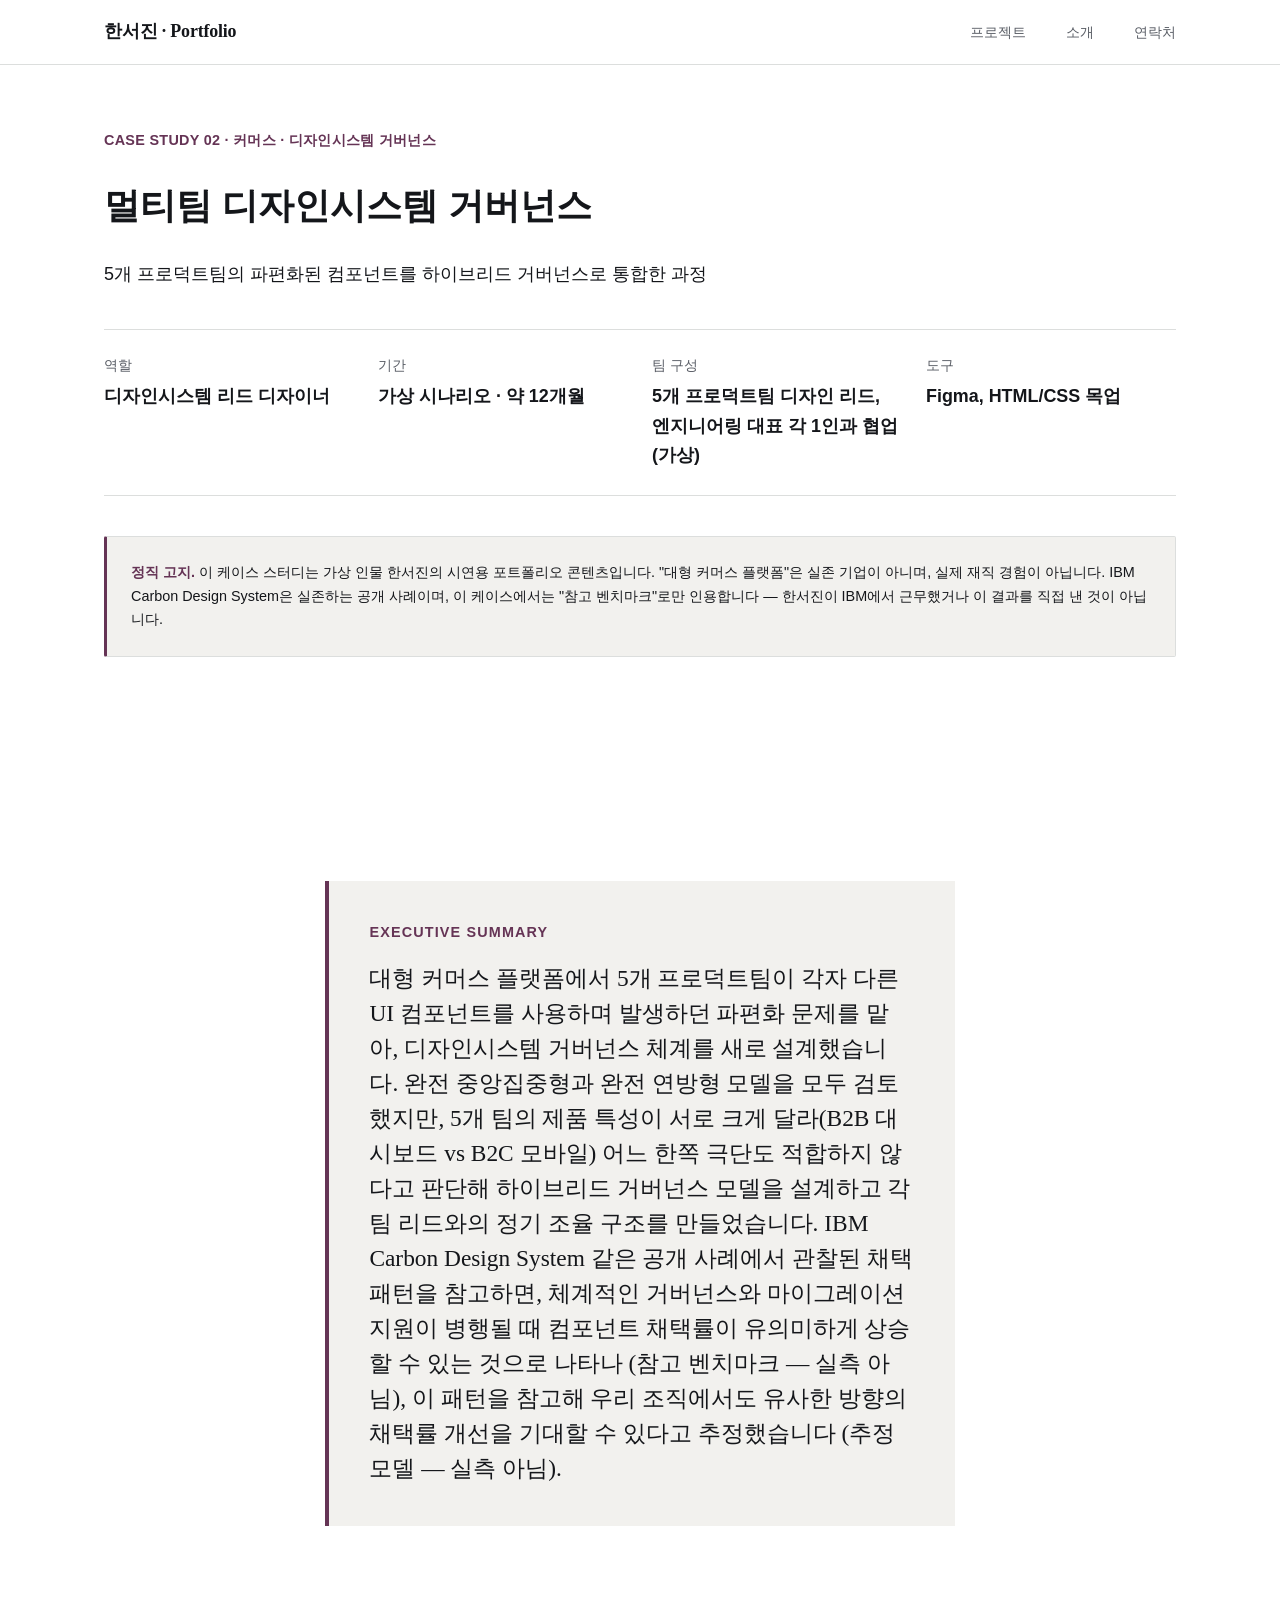
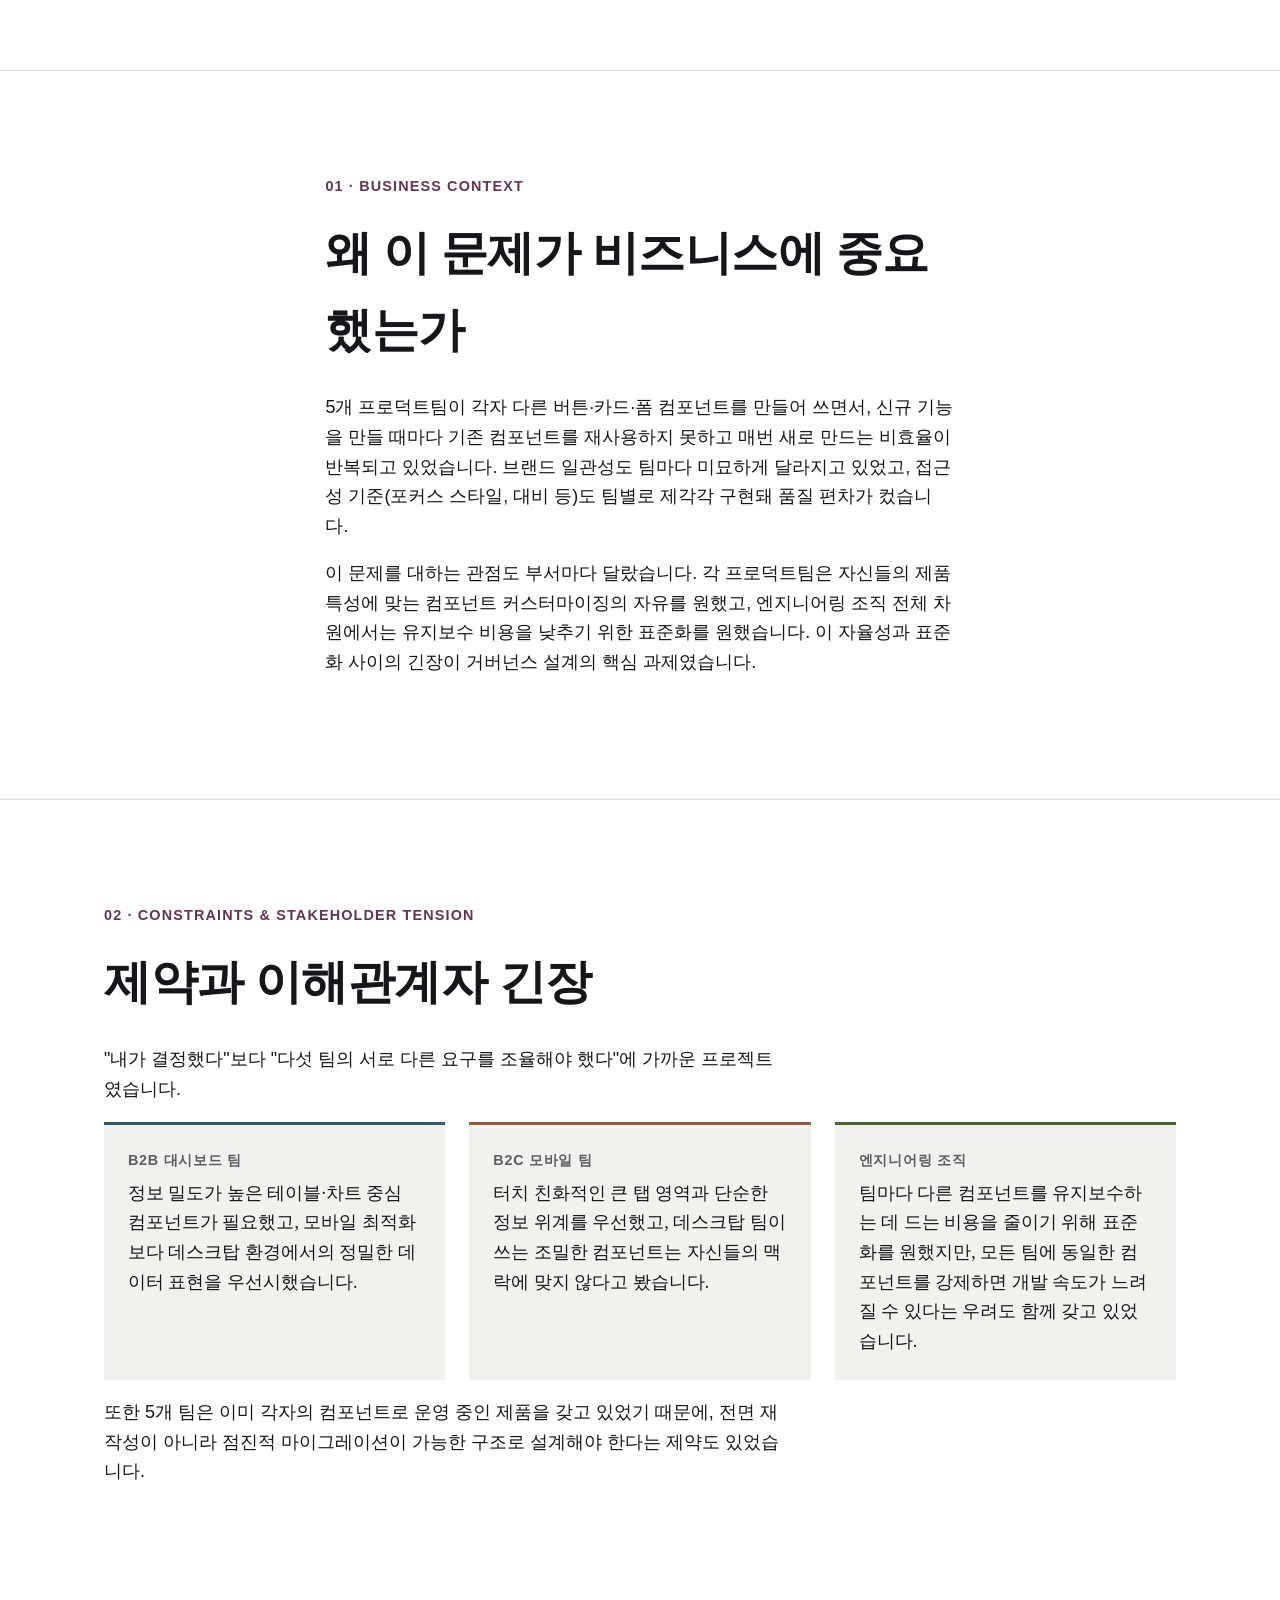
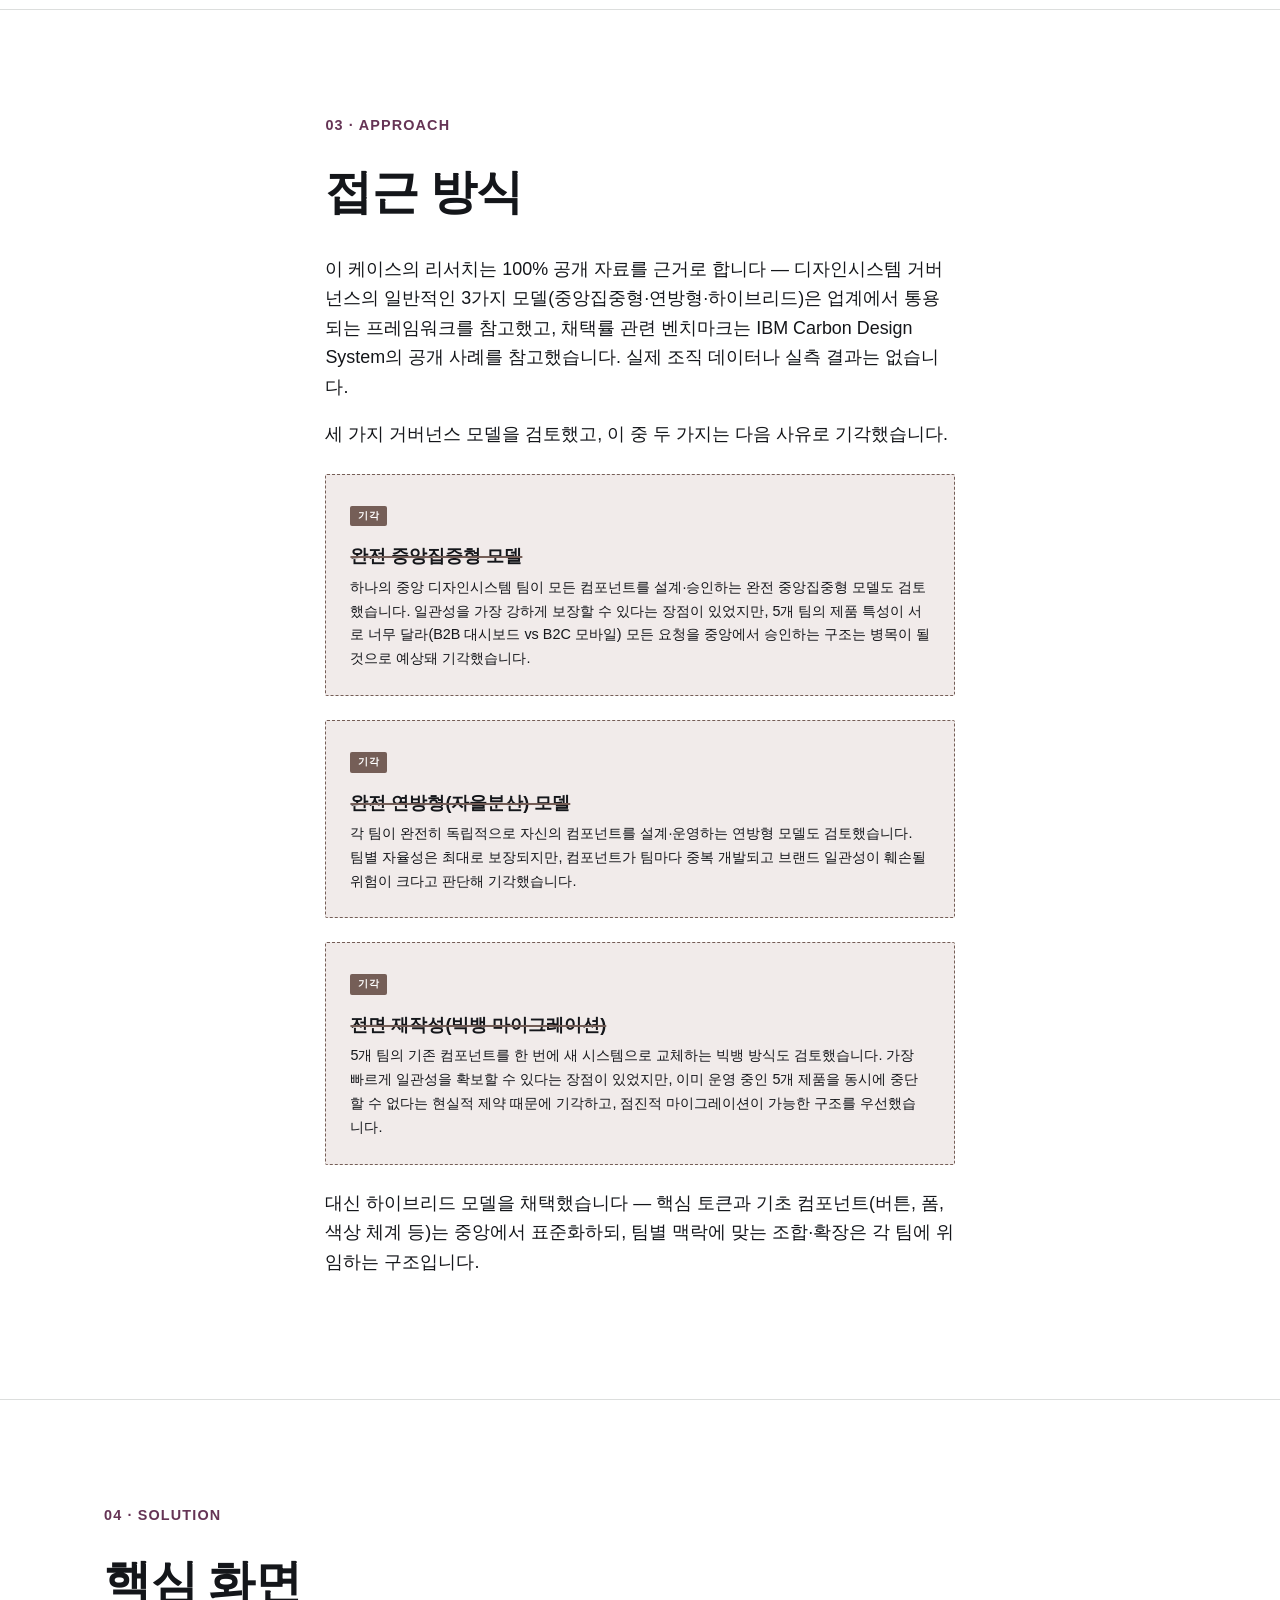
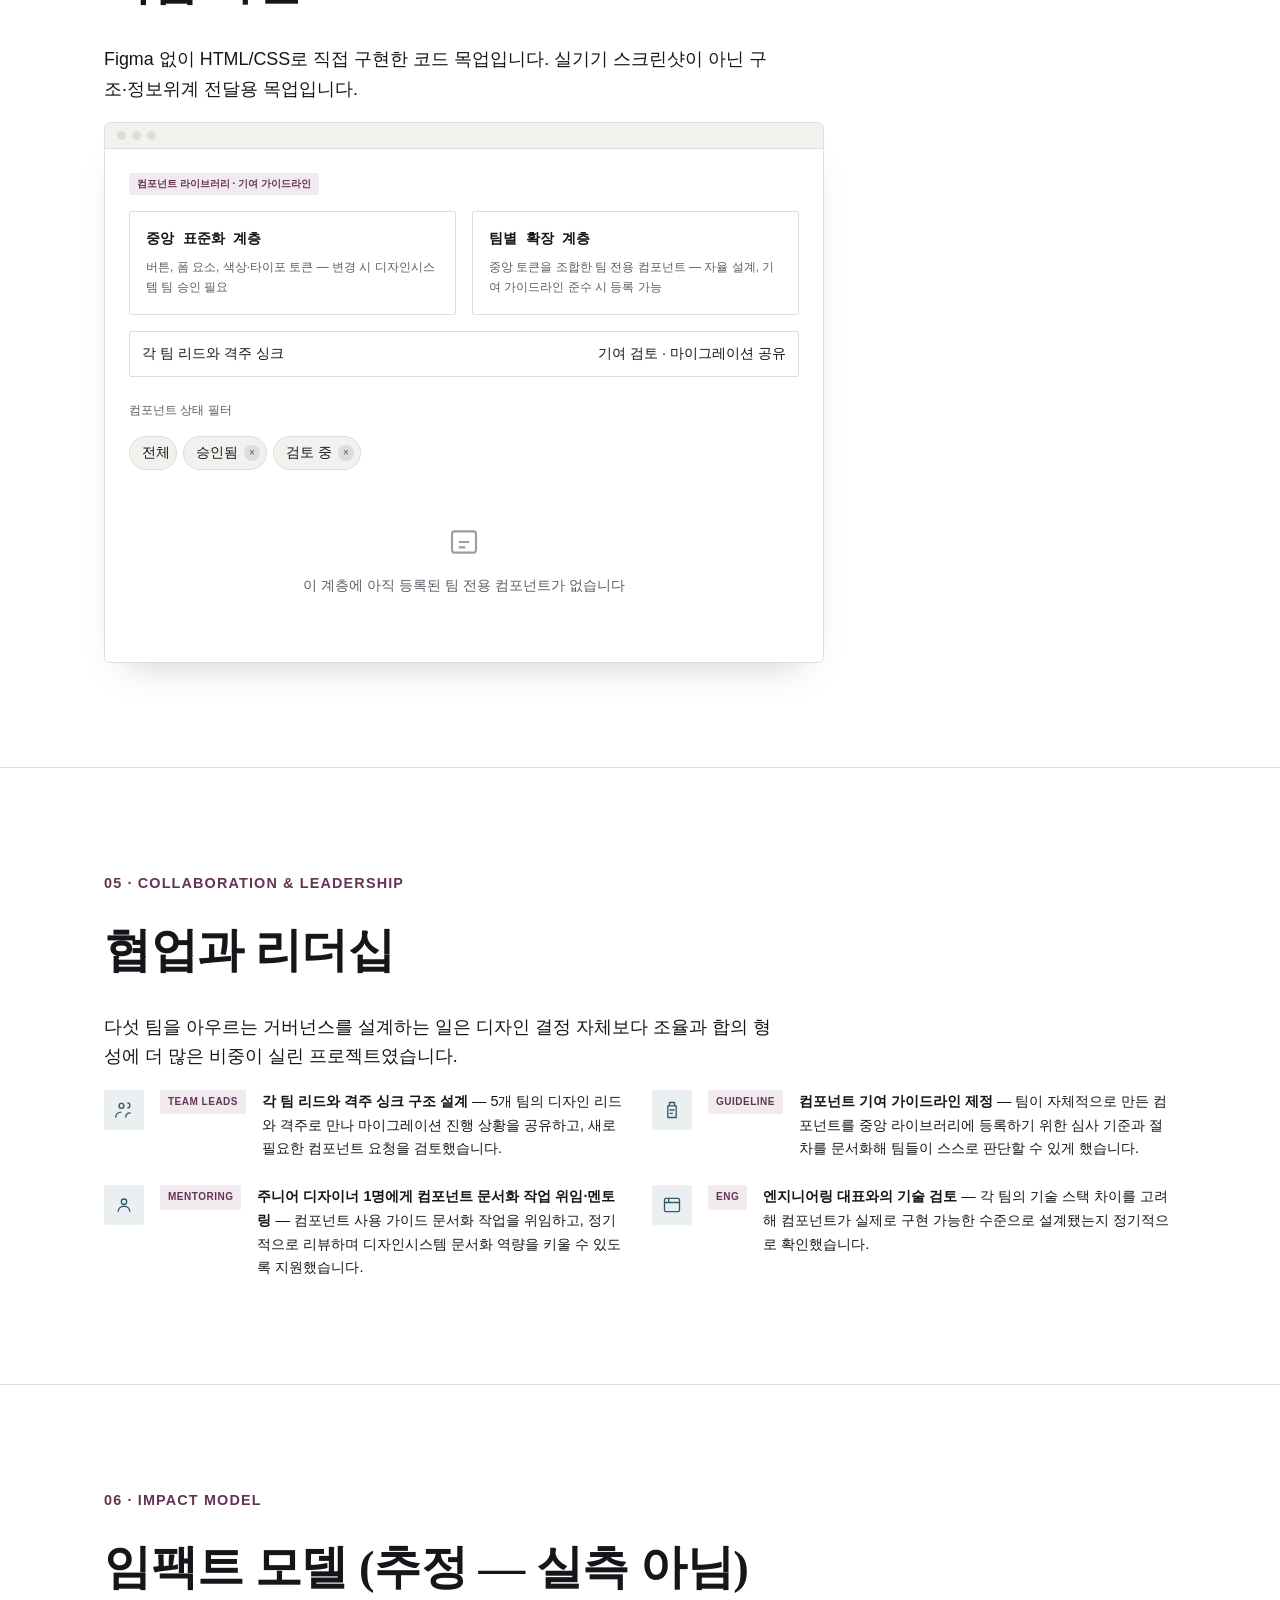
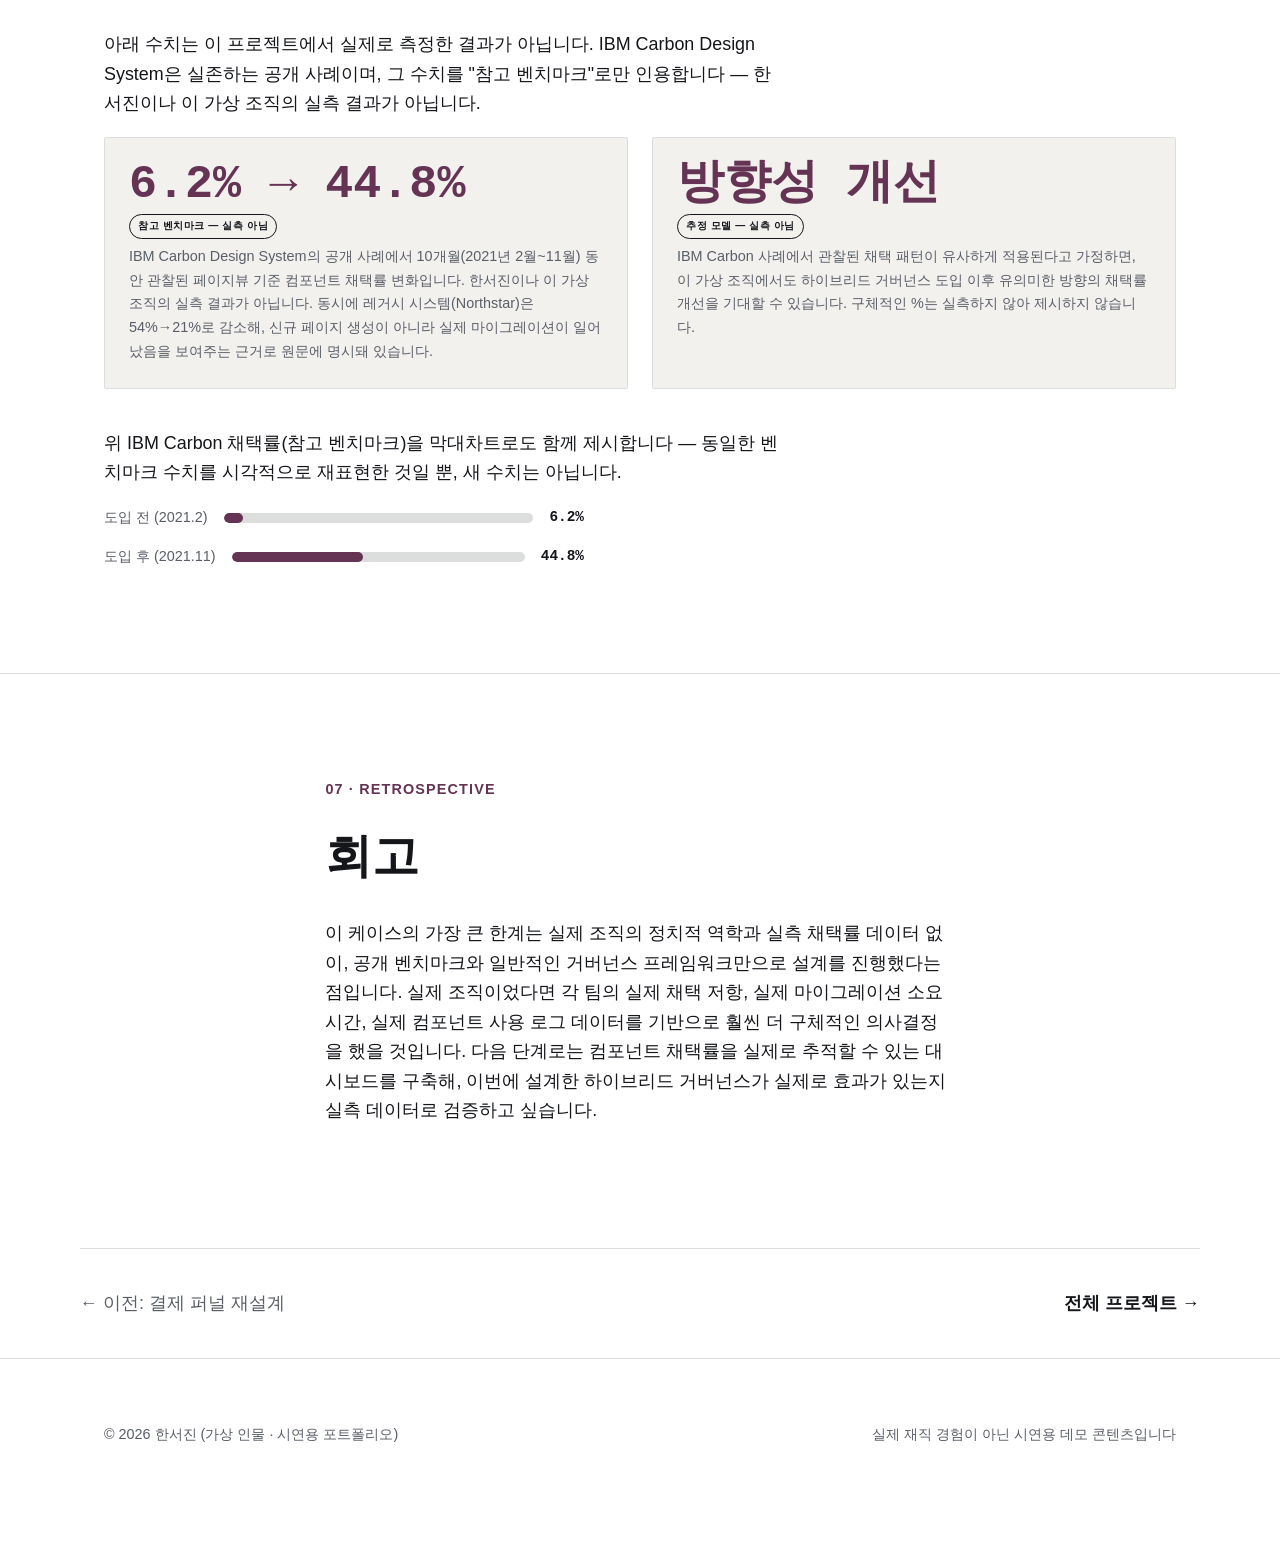
==== commit 0e961a10: "round 8: UI kit component library + content density upgrade" ====
--- a/case-design-system.html
+++ b/case-design-system.html
@@ -8,6 +8,10 @@
 <meta property="og:type" content="article">
 <meta property="og:title" content="멀티팀 디자인시스템 거버넌스 — 시연용 포트폴리오 | 한서진">
 <meta property="og:description" content="시니어 프로덕트 디자이너 포트폴리오 데모: 대형 커머스 플랫폼 멀티팀 디자인시스템 거버넌스 케이스 스터디 (가상 인물, 시연용 콘텐츠)">
+<!-- 임시 배포 링크(GitHub Pages) — 정식 도메인 확정 시 이 줄의 content 값만 교체 -->
+<meta property="og:url" content="https://mosesrodchoi-stack.github.io/hanseojin-senior-portfolio/case-design-system.html">
+<!-- 임시 배포 링크(GitHub Pages) — 정식 도메인 확정 시 이 줄의 href 값만 교체 -->
+<link rel="canonical" href="https://mosesrodchoi-stack.github.io/hanseojin-senior-portfolio/case-design-system.html">
 <link rel="icon" href="assets/favicon.svg" type="image/svg+xml">
 <link rel="stylesheet" href="assets/style.css">
 </head>
@@ -193,6 +197,17 @@
           </div>
         </div>
         <div class="mock-list-item"><span>각 팀 리드와 격주 싱크</span><span>기여 검토 · 마이그레이션 공유</span></div>
+
+        <div style="font-size:12px; color:var(--color-text-muted); margin-top:8px;">컴포넌트 상태 필터</div>
+        <div style="display:flex; gap:6px; flex-wrap:wrap;">
+          <span class="mock-chip">전체</span>
+          <span class="mock-chip">승인됨 <span class="remove">×</span></span>
+          <span class="mock-chip">검토 중 <span class="remove">×</span></span>
+        </div>
+        <div class="mock-empty-state">
+          <svg aria-hidden="true" viewBox="0 0 24 24" fill="none" stroke="currentColor" stroke-width="1.6"><rect x="3" y="4" width="18" height="16" rx="2"/><path d="M8 12h8M8 16h5"/></svg>
+          <p>이 계층에 아직 등록된 팀 전용 컴포넌트가 없습니다</p>
+        </div>
       </div>
     </div>
   </div>
@@ -208,23 +223,35 @@
     </p>
     <div class="collab-grid">
       <div class="collab-item">
+        <span class="icon-badge icon-badge--design-system icon-badge--square">
+          <svg aria-hidden="true" viewBox="0 0 24 24" fill="none" stroke="currentColor" stroke-width="1.6"><circle cx="9" cy="7" r="3"/><path d="M2 21c0-3.9 3.1-6.5 7-6.5"/><path d="M16 3.5a3 3 0 1 1 0 6"/><path d="M14 21c0-3 2-5.5 6-5.5"/></svg>
+        </span>
         <span class="role-badge">TEAM LEADS</span>
         <p><strong>각 팀 리드와 격주 싱크 구조 설계</strong> — 5개 팀의 디자인 리드와 격주로
           만나 마이그레이션 진행 상황을 공유하고, 새로 필요한 컴포넌트 요청을 검토했습니다.</p>
       </div>
       <div class="collab-item">
+        <span class="icon-badge icon-badge--design-system icon-badge--square">
+          <svg aria-hidden="true" viewBox="0 0 24 24" fill="none" stroke="currentColor" stroke-width="1.6"><path d="M9 3h6v4H9zM7 7h10v14H7z"/><path d="M9 12h6M9 16h4"/></svg>
+        </span>
         <span class="role-badge">GUIDELINE</span>
         <p><strong>컴포넌트 기여 가이드라인 제정</strong> — 팀이 자체적으로 만든 컴포넌트를
           중앙 라이브러리에 등록하기 위한 심사 기준과 절차를 문서화해 팀들이 스스로 판단할 수
           있게 했습니다.</p>
       </div>
       <div class="collab-item">
+        <span class="icon-badge icon-badge--design-system icon-badge--square">
+          <svg aria-hidden="true" viewBox="0 0 24 24" fill="none" stroke="currentColor" stroke-width="1.6"><circle cx="12" cy="8" r="3.2"/><path d="M5 20c0-3.9 3.1-6.5 7-6.5s7 2.6 7 6.5"/></svg>
+        </span>
         <span class="role-badge">MENTORING</span>
         <p><strong>주니어 디자이너 1명에게 컴포넌트 문서화 작업 위임·멘토링</strong> — 컴포넌트
           사용 가이드 문서화 작업을 위임하고, 정기적으로 리뷰하며 디자인시스템 문서화 역량을
           키울 수 있도록 지원했습니다.</p>
       </div>
       <div class="collab-item">
+        <span class="icon-badge icon-badge--design-system icon-badge--square">
+          <svg aria-hidden="true" viewBox="0 0 24 24" fill="none" stroke="currentColor" stroke-width="1.6"><rect x="3" y="4" width="18" height="16" rx="2"/><path d="M3 9h18M8 4v5"/></svg>
+        </span>
         <span class="role-badge">ENG</span>
         <p><strong>엔지니어링 대표와의 기술 검토</strong> — 각 팀의 기술 스택 차이를 고려해
           컴포넌트가 실제로 구현 가능한 수준으로 설계됐는지 정기적으로 확인했습니다.</p>
@@ -259,6 +286,21 @@
           있습니다. 구체적인 %는 실측하지 않아 제시하지 않습니다.</p>
       </div>
     </div>
+
+    <p class="prose" style="margin-top: var(--space-4);">위 IBM Carbon 채택률(참고 벤치마크)을 막대차트로도
+      함께 제시합니다 — 동일한 벤치마크 수치를 시각적으로 재표현한 것일 뿐, 새 수치는 아닙니다.</p>
+    <div class="chart-bar-group" style="max-width: 480px;">
+      <div class="chart-bar">
+        <span class="label">도입 전 (2021.2)</span>
+        <span class="track"><span class="fill" style="--chart-value: 6.2%"></span></span>
+        <span class="value">6.2%</span>
+      </div>
+      <div class="chart-bar">
+        <span class="label">도입 후 (2021.11)</span>
+        <span class="track"><span class="fill" style="--chart-value: 44.8%"></span></span>
+        <span class="value">44.8%</span>
+      </div>
+    </div>
   </div>
 </section>
 
--- a/assets/style.css
+++ b/assets/style.css
@@ -24,6 +24,63 @@
    리터럴 텍스트를 HTML에 직접 써넣을 것. .estimate-label은 진하게 테두리 친 알약형
    칩으로 렌더링되므로, 텍스트를 비워두면 숫자 옆에 빈 테두리만 떠서 시각적으로 어색해
    보이도록 의도적으로 설계했다 — 텍스트 누락을 시각적으로 감지 가능하게 하는 안전장치).
+
+   2026-07 라운드8 추가 (UI키트 이식, 정민아 프로젝트에서 검증된 패턴 재사용):
+   .icon-badge·순수 CSS/SVG 차트 2종(.chart-donut/.chart-bar)·목업 프리미티브 4종을
+   추가한다. ★.insight-convergence는 이식하지 않음 — 이 프로젝트는 이미
+   .tension-grid+.stance-card(이해관계자 긴장)·.rejected-alt(기각한 대안)·
+   .impact-model(추정치)로 같은 역할을 하는 컴포넌트를 보유하고 있어 기능이
+   중복되기 때문(기능 중복 컴포넌트 추가 금지 — 단순성 우선).
+
+   ── .icon-badge (아이콘 뱃지, 정민아 동일구조·이 프로젝트 토큰만 사용) ──
+   변형: 기본(--color-accent) / --funnel(--color-case-funnel, Case1 결제퍼널용) /
+         --design-system(--color-case-design-system, Case2 디자인시스템용) / --square(모디파이어)
+   예시:
+     <span class="icon-badge icon-badge--funnel">
+       <svg aria-hidden="true" viewBox="0 0 24 24" fill="none" stroke="currentColor">...</svg>
+     </span>
+   ★장식용 아이콘은 내부 <svg>에 aria-hidden="true" 필수.
+
+   ── .chart-donut / .chart-bar (근거기반 차트, 순수 CSS/SVG — 이미지 없음) ──
+   ★★★안전장치(estimate-label과 동일 철학): --chart-value 미지정 시 도넛은
+   0%(완전히 빈 링), 막대는 0폭(완전히 빈 트랙)으로 렌더링되어 시각적으로
+   "미완성" 상태가 되도록 설계했다.
+   ★단위 차이 주의(정민아 프로젝트와 동일 컨벤션): 도넛의 --chart-value는
+   단위 없는 정수(예: 70 → conic-gradient calc(70*1%)=70%), 막대의
+   --chart-value는 퍼센트 문자열(예: 70% → width:70%) — 서로 다른 단위이니
+   혼동 금지.
+   ★이 프로젝트는 SOURCES.md에 실제 검증된 수치(Baymard 70.22%/39%/35%,
+   IBM Carbon 6.2%→44.8%)가 있으므로 worker-2가 이 수치를 이 차트로
+   시각화할 수 있다 — 단, CSS는 --chart-value(시각)와 .pct/.value 안의
+   리터럴 텍스트(실제 숫자)가 일치하는지 자동 검증할 수 없다. 반드시 같은
+   값으로 채우고, 숫자의 출처는 SOURCES.md를 그대로 인용할 것(새 수치
+   임의생성 금지 — CONTENT_BRIEF.md 절대준수사항).
+   도넛 예시:
+     <div class="chart-donut">
+       <div class="ring" style="--chart-value: 70"><span class="pct">70.22%</span></div>
+       <ul class="legend"><li class="legend-item"><span class="legend-swatch"></span>평균 장바구니 이탈률(Baymard)</li></ul>
+     </div>
+   막대 예시:
+     <div class="chart-bar-group">
+       <div class="chart-bar">
+         <span class="label">이탈 사유 1위</span>
+         <span class="track"><span class="fill" style="--chart-value: 39%"></span></span>
+         <span class="value">39%</span>
+       </div>
+     </div>
+
+   ── 신규 목업 프리미티브 4종(정민아 동일구조) ──
+   .mock-toggle(토글, .is-on으로 켜짐) / .mock-chip(제거가능 칩, .remove는 정적
+   목업이라 별도 접근성 라벨 불필요 — 실제 동작하는 버튼 아님) /
+   .mock-empty-state(아이콘+안내문구, svg는 aria-hidden 필수) / .mock-btn-tertiary(텍스트 버튼).
+   ★모든 mock-* 프리미티브는 정적 화면 목업(스크린샷 대역)이다. ★★정정(정민아
+   프로젝트 라운드7 검증 중 발견 — 이 문서에도 동일하게 적용): ".browser-frame/
+   .phone-frame에 aria-hidden을 붙이는 기존 컨벤션"은 존재하지 않는다. 실제
+   패턴은 ①SOLUTION 섹션처럼 그 mock-*가 주 정보 콘텐츠(토글 라벨·수치 등
+   실제로 읽어야 할 텍스트)인 경우 aria-hidden 금지 ②index.html 히어로처럼
+   다른 곳에 이미 전체 노출된 내용을 순수 장식/미리보기로 재사용하는 경우에만
+   그 바깥 래퍼(.hero-visual 등, .browser-frame/.phone-frame 자체가 아님)에
+   aria-hidden="true"를 적용한다.
    ========================================================= */
 
 :root {
@@ -430,6 +487,73 @@
 .impact-model .basis { margin: 0; font-size: var(--step--1); color: var(--color-text-muted); }
 
 /* =========================================================
+   라운드8: UI키트 이식 컴포넌트 (2026-07, worker-2 재사용 대상)
+   ========================================================= */
+
+/* ---------- 아이콘 뱃지 ---------- */
+.icon-badge {
+  display: inline-flex;
+  align-items: center;
+  justify-content: center;
+  width: 40px;
+  height: 40px;
+  flex-shrink: 0;
+  border-radius: 50%;
+  background: var(--color-accent-soft);
+  color: var(--color-accent);
+}
+.icon-badge svg { width: 20px; height: 20px; stroke: currentColor; }
+.icon-badge--square { border-radius: var(--radius); }
+.icon-badge--funnel { background: var(--color-case-funnel-soft); color: var(--color-case-funnel); }
+.icon-badge--design-system { background: var(--color-case-design-system-soft); color: var(--color-case-design-system); }
+
+/* ---------- 근거기반 차트 (순수 CSS/SVG — 이미지 파일 없음) ---------- */
+.chart-donut { display: inline-flex; align-items: center; gap: var(--space-3); }
+.chart-donut .ring {
+  width: 120px;
+  height: 120px;
+  border-radius: 50%;
+  position: relative;
+  display: flex;
+  align-items: center;
+  justify-content: center;
+  /* --chart-value(단위없는 정수) 미지정 시 0%로 렌더링되어 완전히 빈 링 — 의도된 안전장치 */
+  background: conic-gradient(var(--color-accent) calc(var(--chart-value, 0) * 1%), var(--color-border) 0);
+}
+.chart-donut .ring::before {
+  content: "";
+  position: absolute;
+  inset: 14px;
+  border-radius: 50%;
+  background: var(--color-bg);
+}
+.chart-donut .ring .pct {
+  position: relative;
+  z-index: 1;
+  font-family: var(--font-mono);
+  font-size: var(--step-1);
+  font-weight: 800;
+}
+.chart-donut .legend { display: flex; flex-direction: column; gap: 6px; font-size: var(--step--1); margin: 0; padding: 0; list-style: none; }
+.chart-donut .legend-item { display: flex; align-items: center; gap: 6px; }
+.chart-donut .legend-swatch { width: 10px; height: 10px; border-radius: 2px; background: var(--color-accent); flex-shrink: 0; }
+
+.chart-bar-group { display: flex; flex-direction: column; gap: var(--space-2); }
+.chart-bar {
+  display: grid;
+  grid-template-columns: minmax(80px, auto) 1fr auto;
+  align-items: center;
+  gap: var(--space-2);
+}
+.chart-bar .label { font-size: var(--step--1); color: var(--color-text-muted); }
+.chart-bar .track { height: 10px; border-radius: 999px; background: var(--color-border); overflow: hidden; }
+/* --chart-value(퍼센트 문자열) 미지정 시 0%(폭 0)로 렌더링되어 트랙만 남는다 — 의도된 안전장치 */
+/* display:block 필수 — .fill은 <span>(인라인 요소)이라 이게 없으면 width/height가
+   브라우저에서 통째로 무시돼 항상 0×0으로 렌더링된다(라운드7 검증 중 master가 실측으로 발견) */
+.chart-bar .fill { display: block; height: 100%; width: var(--chart-value, 0%); border-radius: 999px; background: var(--color-accent); }
+.chart-bar .value { font-size: var(--step--1); font-weight: 700; font-family: var(--font-mono); text-align: right; }
+
+/* =========================================================
    코드 목업 컴포넌트 (Figma 없이 HTML/CSS로 그리는 화면 목업 — 6.솔루션 섹션용)
    ========================================================= */
 .mockup-row { display: flex; gap: var(--space-3); flex-wrap: wrap; justify-content: center; }
@@ -492,6 +616,81 @@
 .mock-table th, .mock-table td { text-align: left; padding: 8px 10px; border-bottom: 1px solid var(--color-border); }
 .mock-table th { color: var(--color-text-muted); font-weight: 600; }
 
+/* ---------- 라운드8 신규 목업 프리미티브 4종 ---------- */
+.mock-toggle {
+  --toggle-w: 40px;
+  --toggle-h: 22px;
+  display: inline-flex;
+  align-items: center;
+  width: var(--toggle-w);
+  height: var(--toggle-h);
+  border-radius: 999px;
+  background: var(--color-border);
+  padding: 2px;
+}
+.mock-toggle .knob {
+  width: calc(var(--toggle-h) - 4px);
+  height: calc(var(--toggle-h) - 4px);
+  border-radius: 50%;
+  background: #fff;
+  box-shadow: 0 1px 2px rgba(0,0,0,.25);
+  transition: transform .15s ease;
+}
+.mock-toggle.is-on { background: var(--color-accent); }
+.mock-toggle.is-on .knob { transform: translateX(calc(var(--toggle-w) - var(--toggle-h))); }
+
+.mock-chip {
+  display: inline-flex;
+  align-items: center;
+  gap: 6px;
+  padding: 4px 6px 4px 12px;
+  border-radius: 999px;
+  background: var(--color-bg-subtle);
+  border: 1px solid var(--color-border);
+  font-size: var(--step--1);
+  color: var(--color-text);
+}
+.mock-chip .remove {
+  display: inline-flex;
+  align-items: center;
+  justify-content: center;
+  width: 16px;
+  height: 16px;
+  border-radius: 50%;
+  background: var(--color-border);
+  color: var(--color-text-muted);
+  font-size: 10px;
+  line-height: 1;
+}
+
+.mock-empty-state {
+  display: flex;
+  flex-direction: column;
+  align-items: center;
+  justify-content: center;
+  gap: var(--space-2);
+  padding: var(--space-4);
+  text-align: center;
+  color: var(--color-text-muted);
+}
+.mock-empty-state svg { width: 32px; height: 32px; stroke: currentColor; opacity: .6; }
+.mock-empty-state p { margin: 0; font-size: var(--step--1); }
+
+.mock-btn-tertiary {
+  display: inline-flex;
+  align-items: center;
+  justify-content: center;
+  gap: 6px;
+  background: transparent;
+  color: var(--color-accent);
+  border: none;
+  padding: 8px 4px;
+  font-size: var(--step--1);
+  font-weight: 600;
+  text-decoration: underline;
+  text-underline-offset: 3px;
+}
+
 @media (min-width: 720px) {
   .case-grid { grid-template-columns: repeat(2, 1fr); }
 }
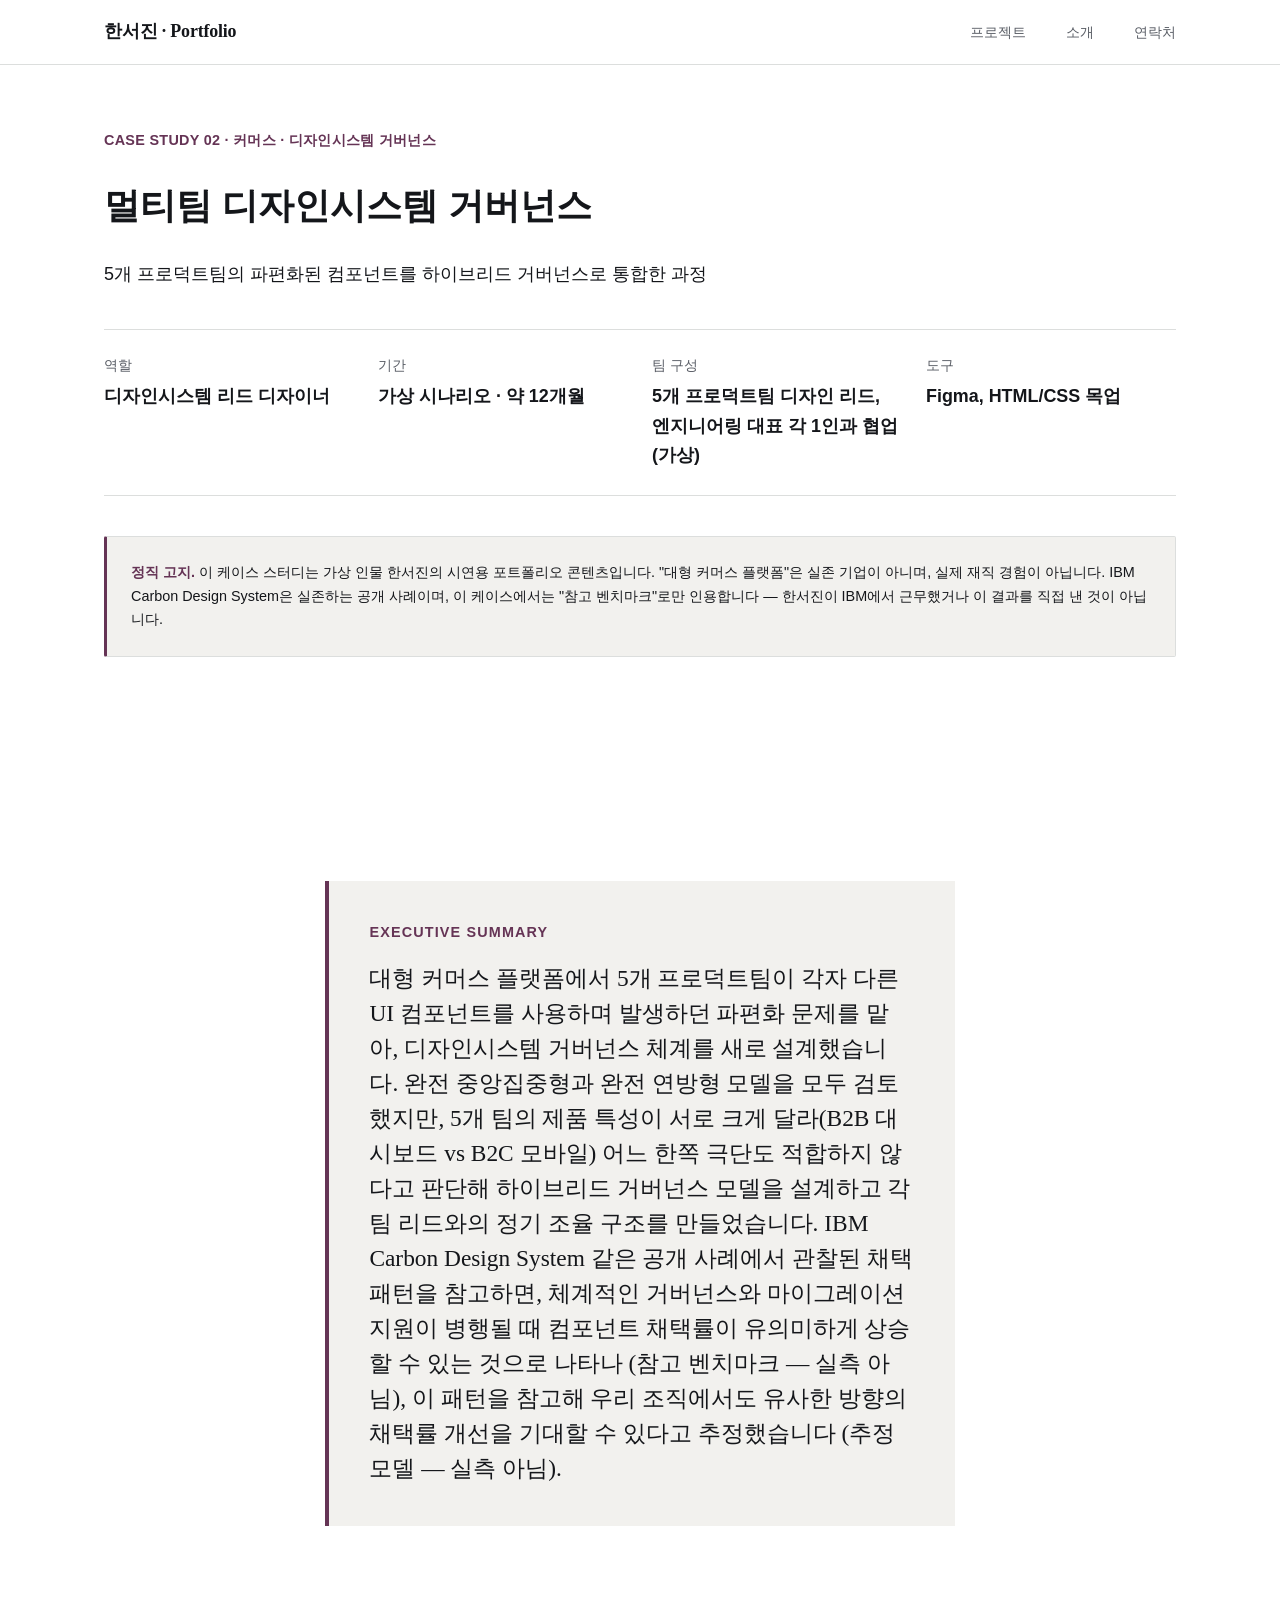
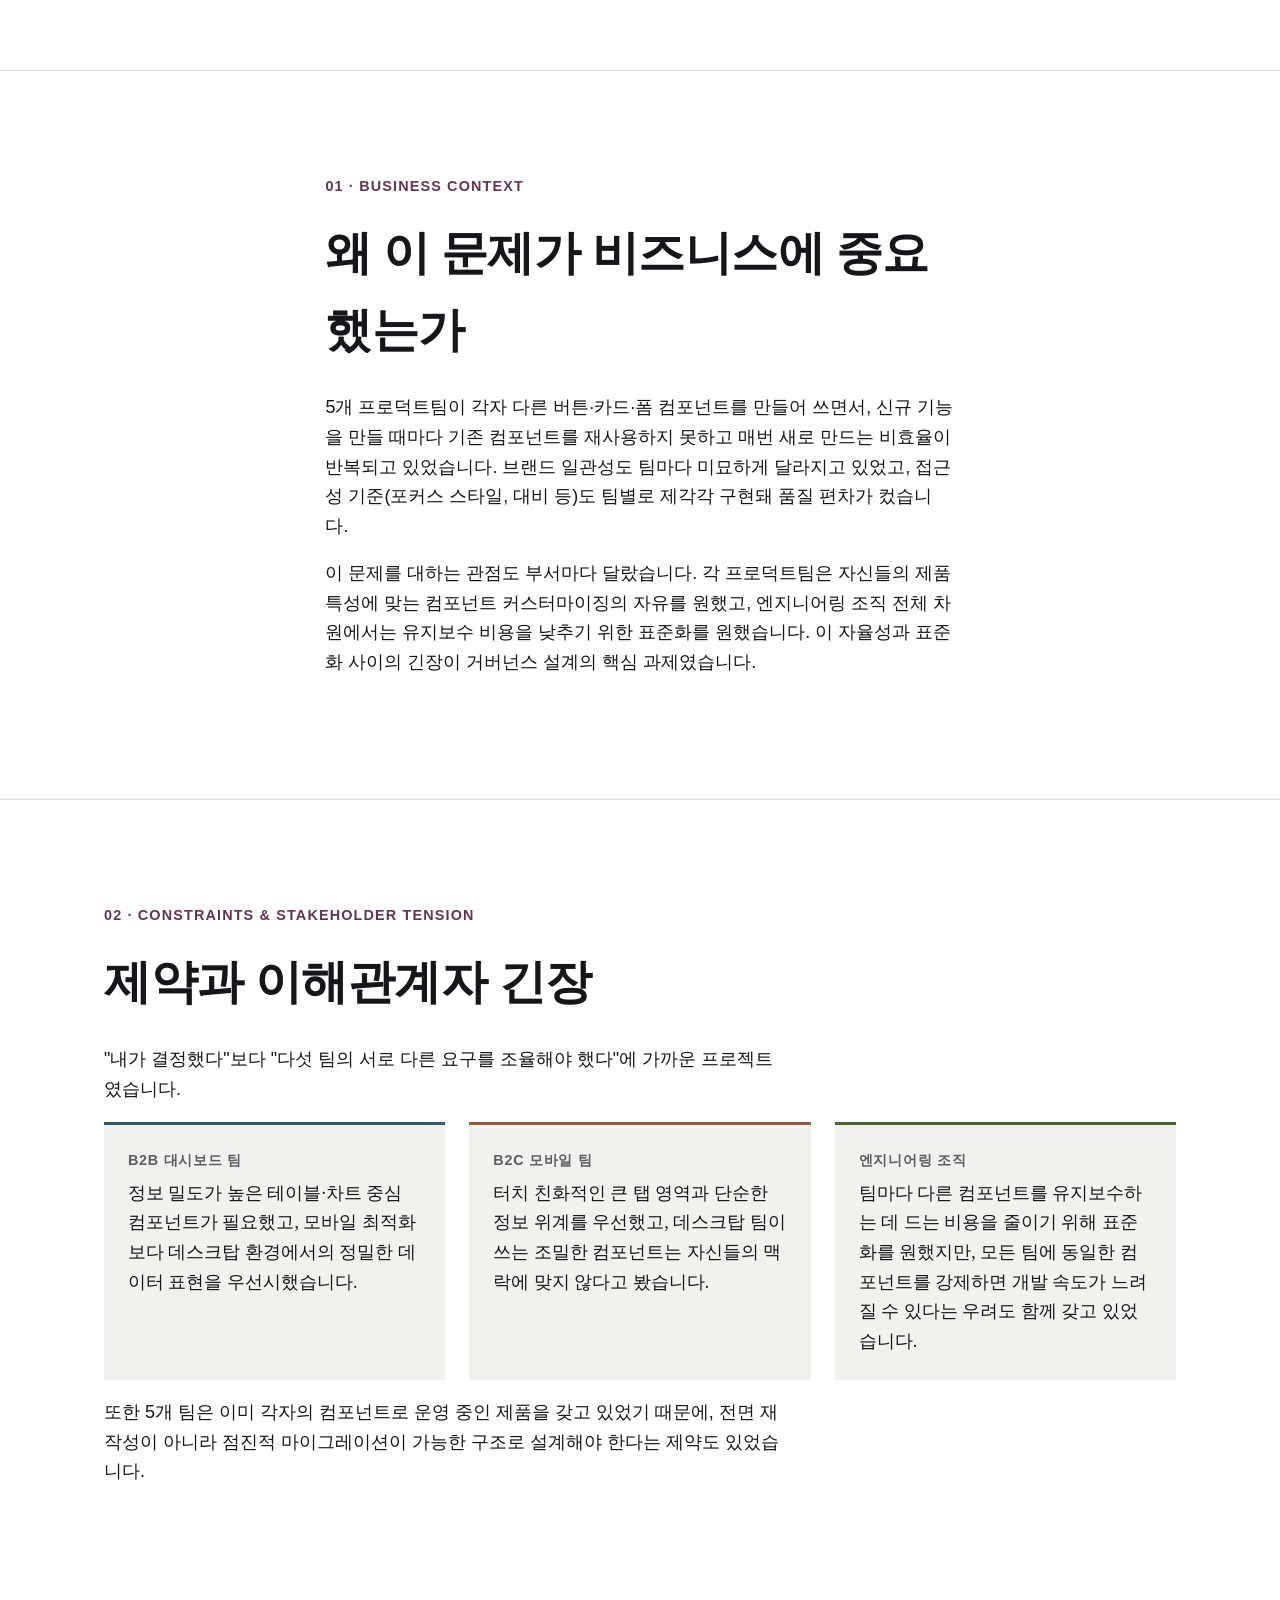
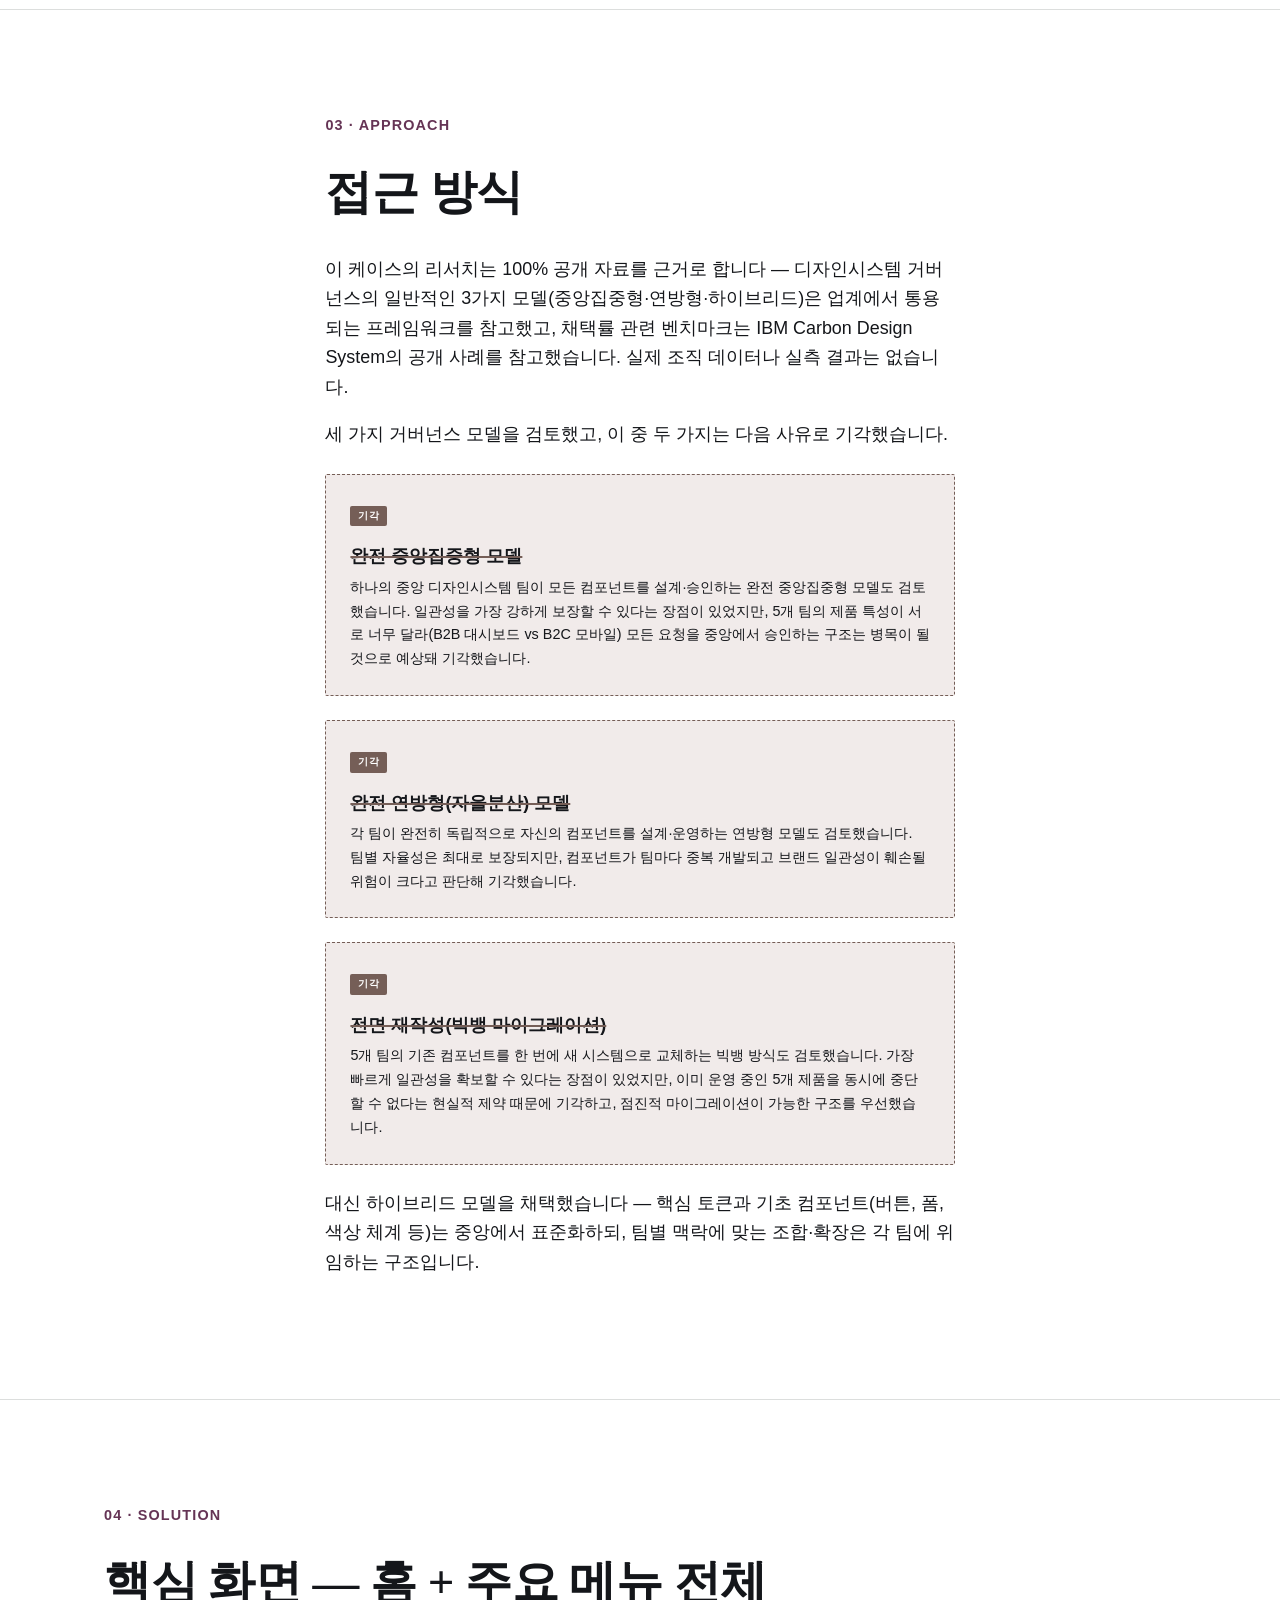
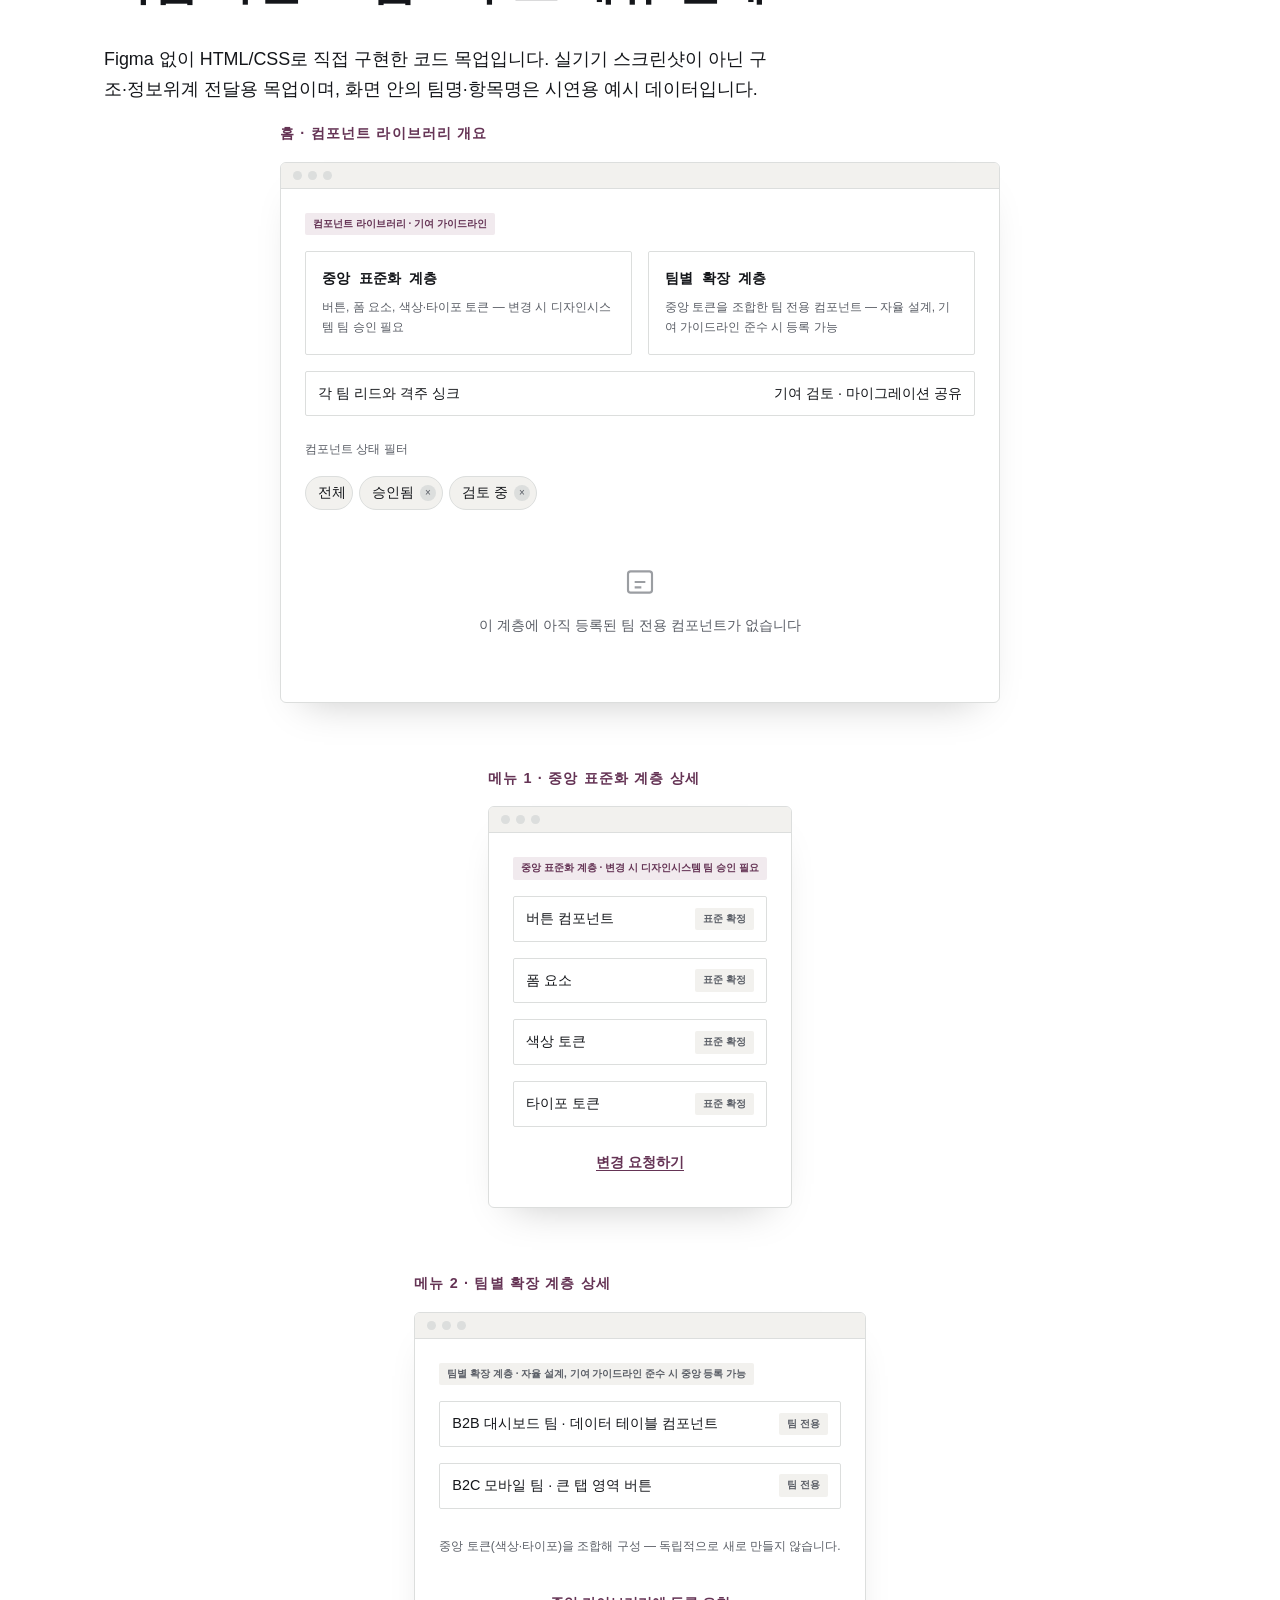
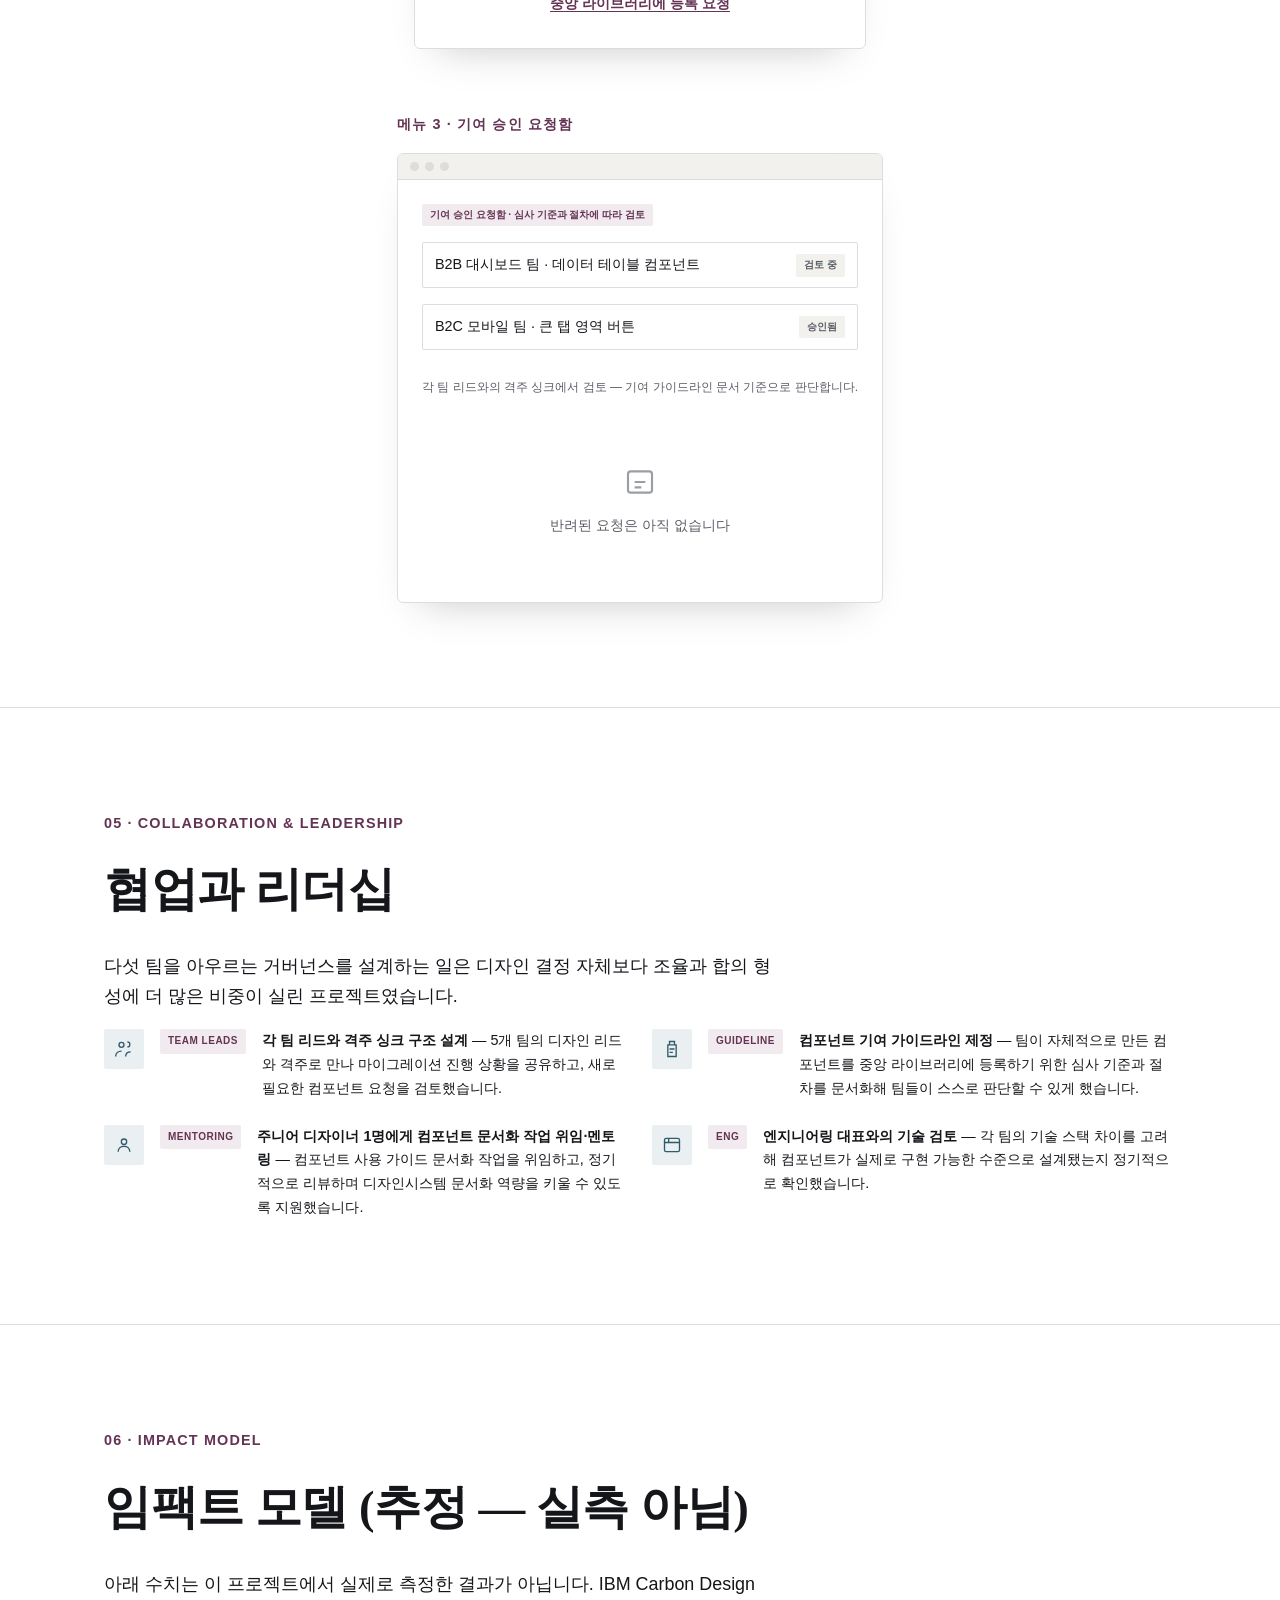
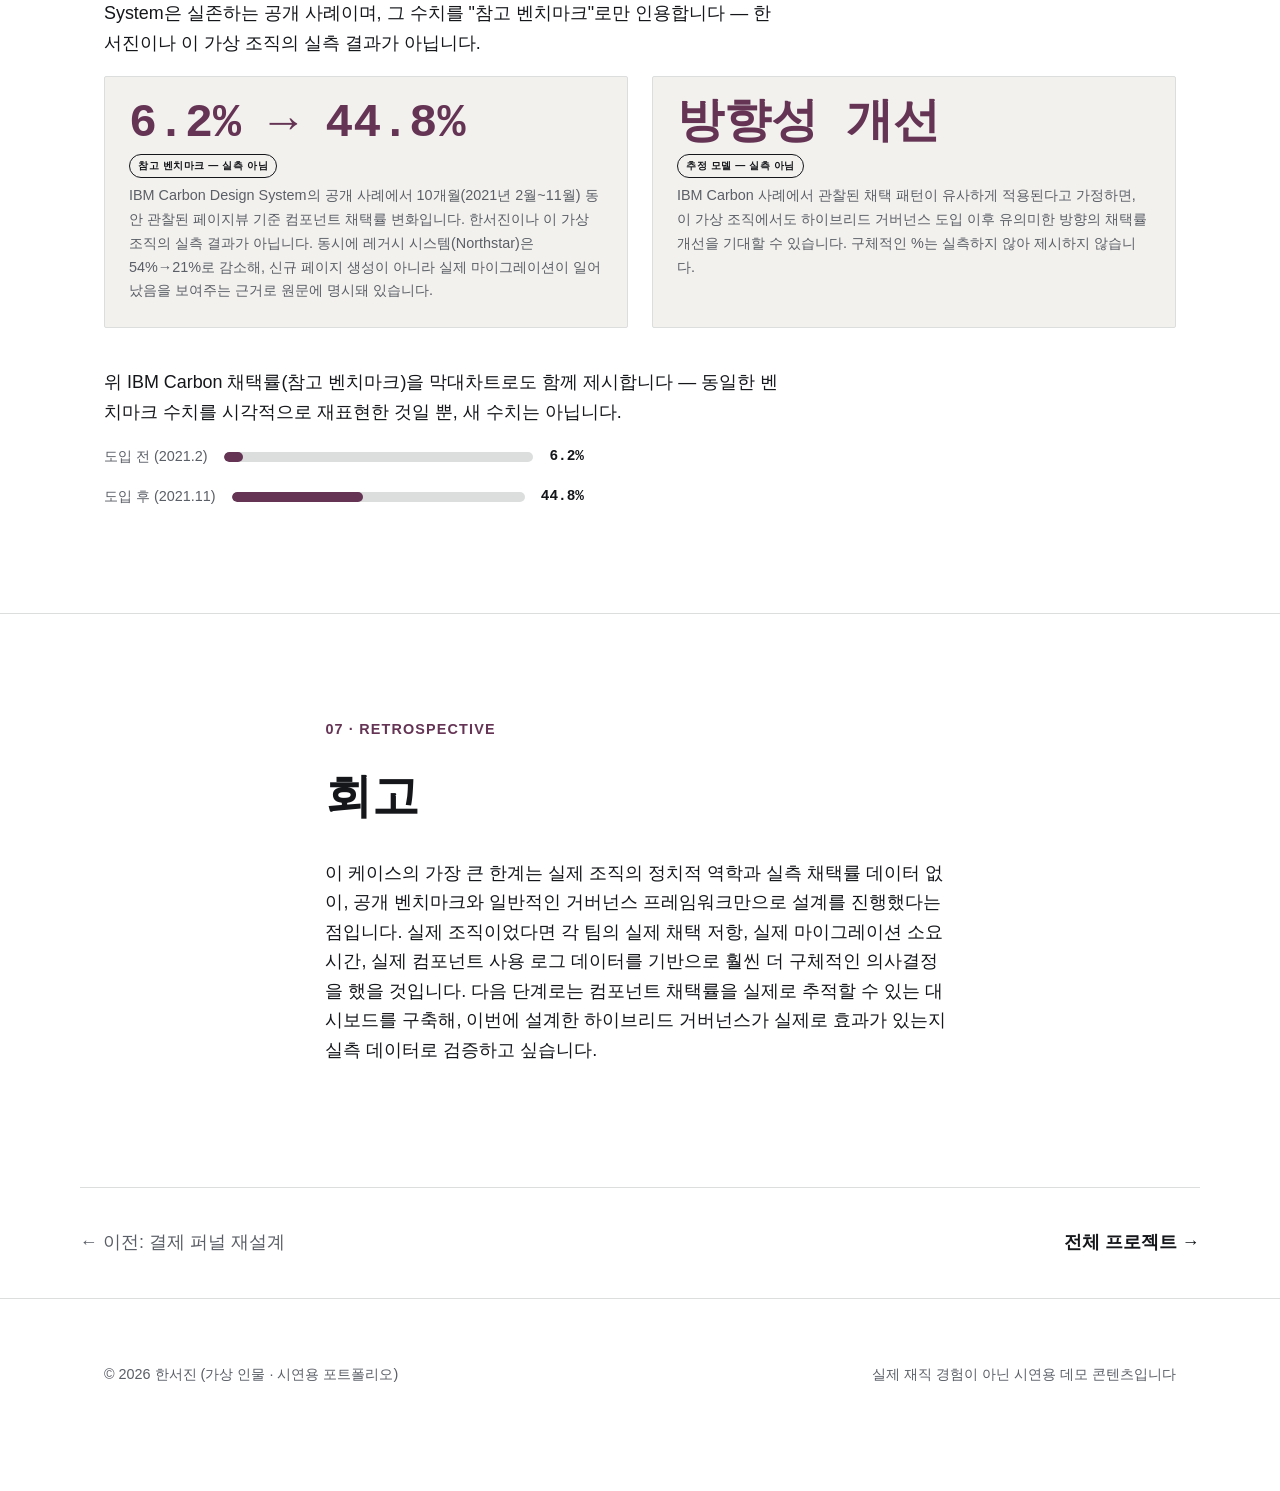
==== commit 8943dc08: "feat: 라운드9 화면목업 확대 (결제퍼널5시퀀스/디자인시스템4)" ====
--- a/case-design-system.html
+++ b/case-design-system.html
@@ -176,39 +176,92 @@
 <section>
   <div class="container">
     <div class="section-label">04 · SOLUTION</div>
-    <h2>핵심 화면</h2>
+    <h2>핵심 화면 — 홈 + 주요 메뉴 전체</h2>
     <p class="prose">Figma 없이 HTML/CSS로 직접 구현한 코드 목업입니다. 실기기 스크린샷이 아닌
-      구조·정보위계 전달용 목업입니다.</p>
-
-    <div class="browser-frame">
-      <div class="browser-bar" aria-hidden="true"><span class="dot"></span><span class="dot"></span><span class="dot"></span></div>
-      <div class="screen">
-        <div class="mock-badge">컴포넌트 라이브러리 · 기여 가이드라인</div>
-        <div class="mock-dash-grid" style="grid-template-columns: repeat(2, 1fr);">
-          <div class="mock-dash-card">
-            <div class="num" style="font-size: var(--step--1);">중앙 표준화 계층</div>
-            <p style="font-size:12px; color:var(--color-text-muted); margin:6px 0 0;">버튼, 폼 요소,
-              색상·타이포 토큰 — 변경 시 디자인시스템 팀 승인 필요</p>
-          </div>
-          <div class="mock-dash-card">
-            <div class="num" style="font-size: var(--step--1);">팀별 확장 계층</div>
-            <p style="font-size:12px; color:var(--color-text-muted); margin:6px 0 0;">중앙 토큰을
-              조합한 팀 전용 컴포넌트 — 자율 설계, 기여 가이드라인 준수 시 등록 가능</p>
+      구조·정보위계 전달용 목업이며, 화면 안의 팀명·항목명은 시연용 예시 데이터입니다.</p>
+
+    <div class="mockup-row" style="flex-direction: column; align-items: center; gap: var(--space-5);">
+
+      <div>
+        <div class="section-label">홈 · 컴포넌트 라이브러리 개요</div>
+        <div class="browser-frame">
+          <div class="browser-bar" aria-hidden="true"><span class="dot"></span><span class="dot"></span><span class="dot"></span></div>
+          <div class="screen">
+            <div class="mock-badge">컴포넌트 라이브러리 · 기여 가이드라인</div>
+            <div class="mock-dash-grid" style="grid-template-columns: repeat(2, 1fr);">
+              <div class="mock-dash-card">
+                <div class="num" style="font-size: var(--step--1);">중앙 표준화 계층</div>
+                <p style="font-size:12px; color:var(--color-text-muted); margin:6px 0 0;">버튼, 폼 요소,
+                  색상·타이포 토큰 — 변경 시 디자인시스템 팀 승인 필요</p>
+              </div>
+              <div class="mock-dash-card">
+                <div class="num" style="font-size: var(--step--1);">팀별 확장 계층</div>
+                <p style="font-size:12px; color:var(--color-text-muted); margin:6px 0 0;">중앙 토큰을
+                  조합한 팀 전용 컴포넌트 — 자율 설계, 기여 가이드라인 준수 시 등록 가능</p>
+              </div>
+            </div>
+            <div class="mock-list-item"><span>각 팀 리드와 격주 싱크</span><span>기여 검토 · 마이그레이션 공유</span></div>
+
+            <div style="font-size:12px; color:var(--color-text-muted); margin-top:8px;">컴포넌트 상태 필터</div>
+            <div style="display:flex; gap:6px; flex-wrap:wrap;">
+              <span class="mock-chip">전체</span>
+              <span class="mock-chip">승인됨 <span class="remove">×</span></span>
+              <span class="mock-chip">검토 중 <span class="remove">×</span></span>
+            </div>
+            <div class="mock-empty-state">
+              <svg aria-hidden="true" viewBox="0 0 24 24" fill="none" stroke="currentColor" stroke-width="1.6"><rect x="3" y="4" width="18" height="16" rx="2"/><path d="M8 12h8M8 16h5"/></svg>
+              <p>이 계층에 아직 등록된 팀 전용 컴포넌트가 없습니다</p>
+            </div>
           </div>
         </div>
-        <div class="mock-list-item"><span>각 팀 리드와 격주 싱크</span><span>기여 검토 · 마이그레이션 공유</span></div>
-
-        <div style="font-size:12px; color:var(--color-text-muted); margin-top:8px;">컴포넌트 상태 필터</div>
-        <div style="display:flex; gap:6px; flex-wrap:wrap;">
-          <span class="mock-chip">전체</span>
-          <span class="mock-chip">승인됨 <span class="remove">×</span></span>
-          <span class="mock-chip">검토 중 <span class="remove">×</span></span>
+      </div>
+
+      <div>
+        <div class="section-label">메뉴 1 · 중앙 표준화 계층 상세</div>
+        <div class="browser-frame">
+          <div class="browser-bar" aria-hidden="true"><span class="dot"></span><span class="dot"></span><span class="dot"></span></div>
+          <div class="screen">
+            <div class="mock-badge">중앙 표준화 계층 · 변경 시 디자인시스템 팀 승인 필요</div>
+            <div class="mock-list-item"><span>버튼 컴포넌트</span><span class="mock-badge muted">표준 확정</span></div>
+            <div class="mock-list-item"><span>폼 요소</span><span class="mock-badge muted">표준 확정</span></div>
+            <div class="mock-list-item"><span>색상 토큰</span><span class="mock-badge muted">표준 확정</span></div>
+            <div class="mock-list-item"><span>타이포 토큰</span><span class="mock-badge muted">표준 확정</span></div>
+            <div class="mock-btn-tertiary">변경 요청하기</div>
+          </div>
         </div>
-        <div class="mock-empty-state">
-          <svg aria-hidden="true" viewBox="0 0 24 24" fill="none" stroke="currentColor" stroke-width="1.6"><rect x="3" y="4" width="18" height="16" rx="2"/><path d="M8 12h8M8 16h5"/></svg>
-          <p>이 계층에 아직 등록된 팀 전용 컴포넌트가 없습니다</p>
+      </div>
+
+      <div>
+        <div class="section-label">메뉴 2 · 팀별 확장 계층 상세</div>
+        <div class="browser-frame">
+          <div class="browser-bar" aria-hidden="true"><span class="dot"></span><span class="dot"></span><span class="dot"></span></div>
+          <div class="screen">
+            <span class="mock-badge muted">팀별 확장 계층 · 자율 설계, 기여 가이드라인 준수 시 중앙 등록 가능</span>
+            <div class="mock-list-item"><span>B2B 대시보드 팀 · 데이터 테이블 컴포넌트</span><span class="mock-badge muted">팀 전용</span></div>
+            <div class="mock-list-item"><span>B2C 모바일 팀 · 큰 탭 영역 버튼</span><span class="mock-badge muted">팀 전용</span></div>
+            <p style="font-size:12px; color:var(--color-text-muted);">중앙 토큰(색상·타이포)을 조합해 구성 — 독립적으로 새로 만들지 않습니다.</p>
+            <div class="mock-btn-tertiary">중앙 라이브러리에 등록 요청</div>
+          </div>
         </div>
       </div>
+
+      <div>
+        <div class="section-label">메뉴 3 · 기여 승인 요청함</div>
+        <div class="browser-frame">
+          <div class="browser-bar" aria-hidden="true"><span class="dot"></span><span class="dot"></span><span class="dot"></span></div>
+          <div class="screen">
+            <div class="mock-badge">기여 승인 요청함 · 심사 기준과 절차에 따라 검토</div>
+            <div class="mock-list-item"><span>B2B 대시보드 팀 · 데이터 테이블 컴포넌트</span><span class="mock-badge muted">검토 중</span></div>
+            <div class="mock-list-item"><span>B2C 모바일 팀 · 큰 탭 영역 버튼</span><span class="mock-badge muted">승인됨</span></div>
+            <p style="font-size:12px; color:var(--color-text-muted);">각 팀 리드와의 격주 싱크에서 검토 — 기여 가이드라인 문서 기준으로 판단합니다.</p>
+            <div class="mock-empty-state">
+              <svg aria-hidden="true" viewBox="0 0 24 24" fill="none" stroke="currentColor" stroke-width="1.6"><rect x="3" y="4" width="18" height="16" rx="2"/><path d="M8 12h8M8 16h5"/></svg>
+              <p>반려된 요청은 아직 없습니다</p>
+            </div>
+          </div>
+        </div>
+      </div>
+
     </div>
   </div>
 </section>
